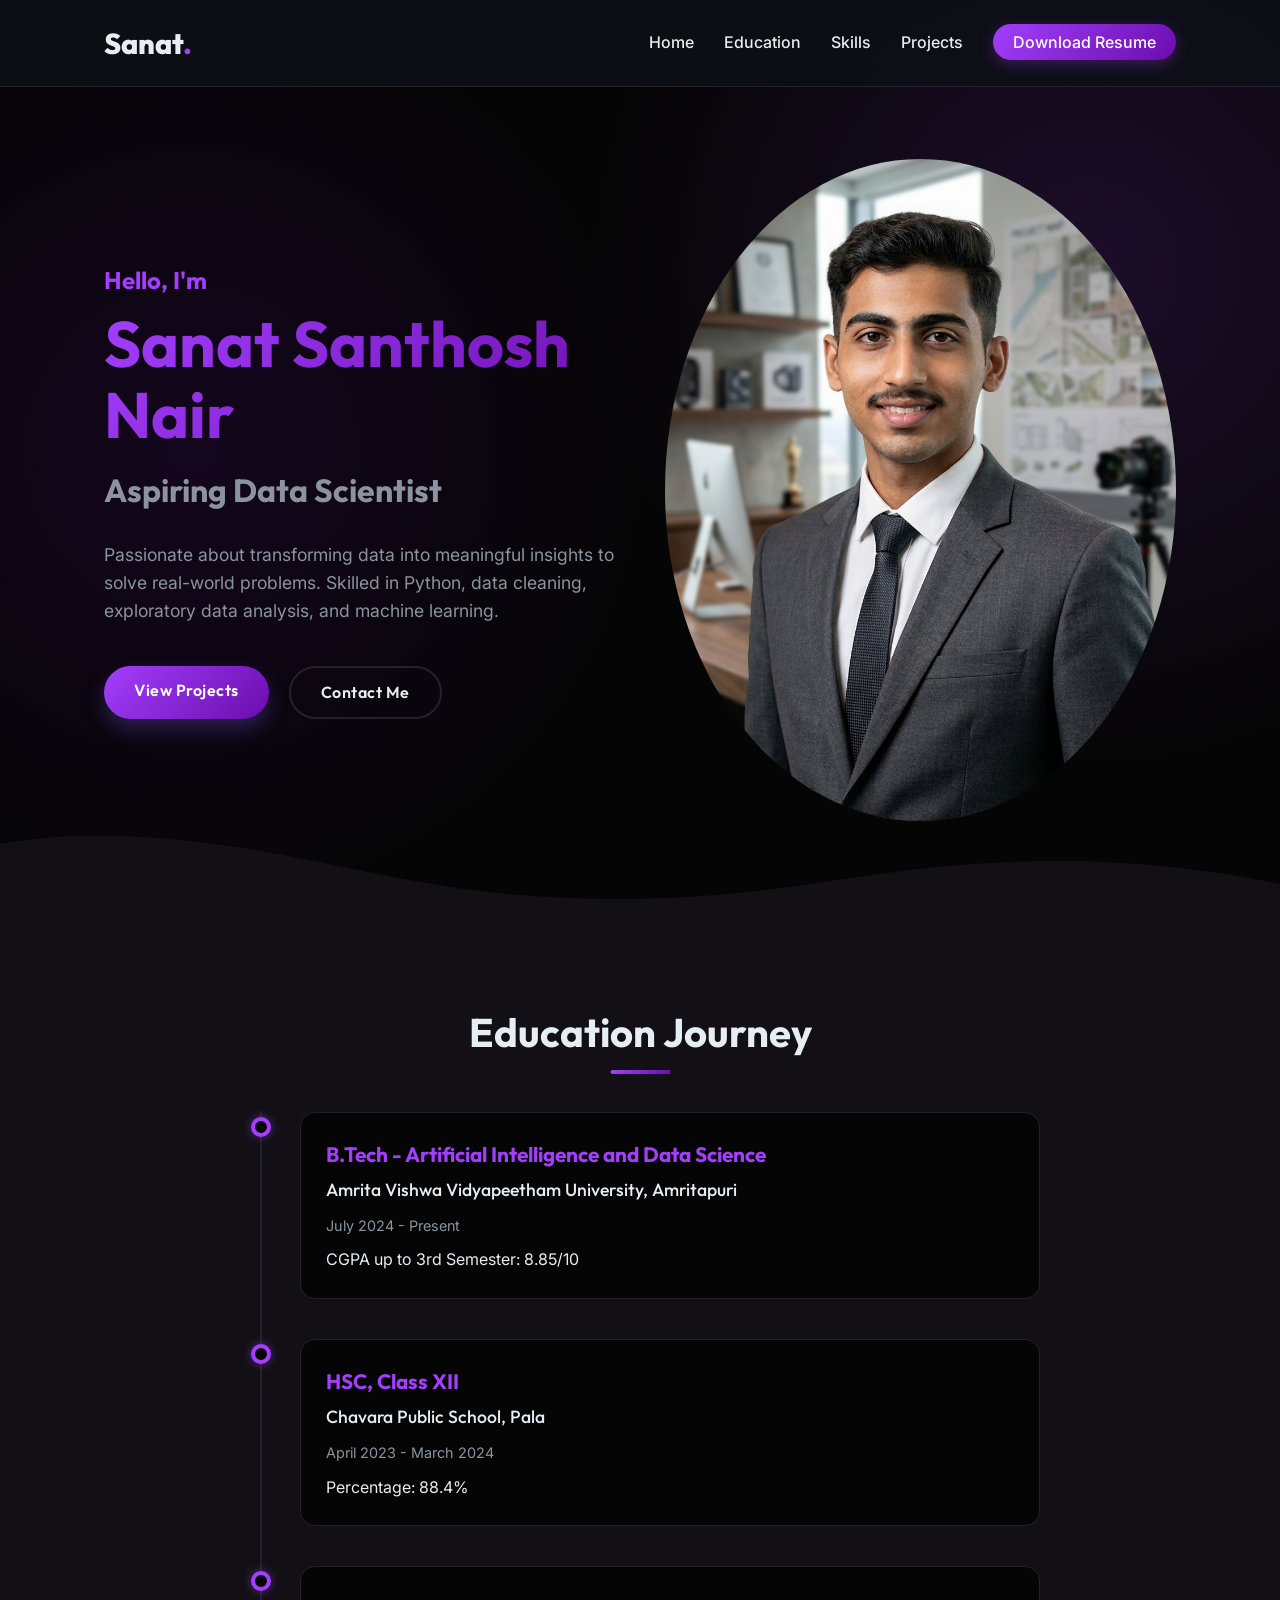
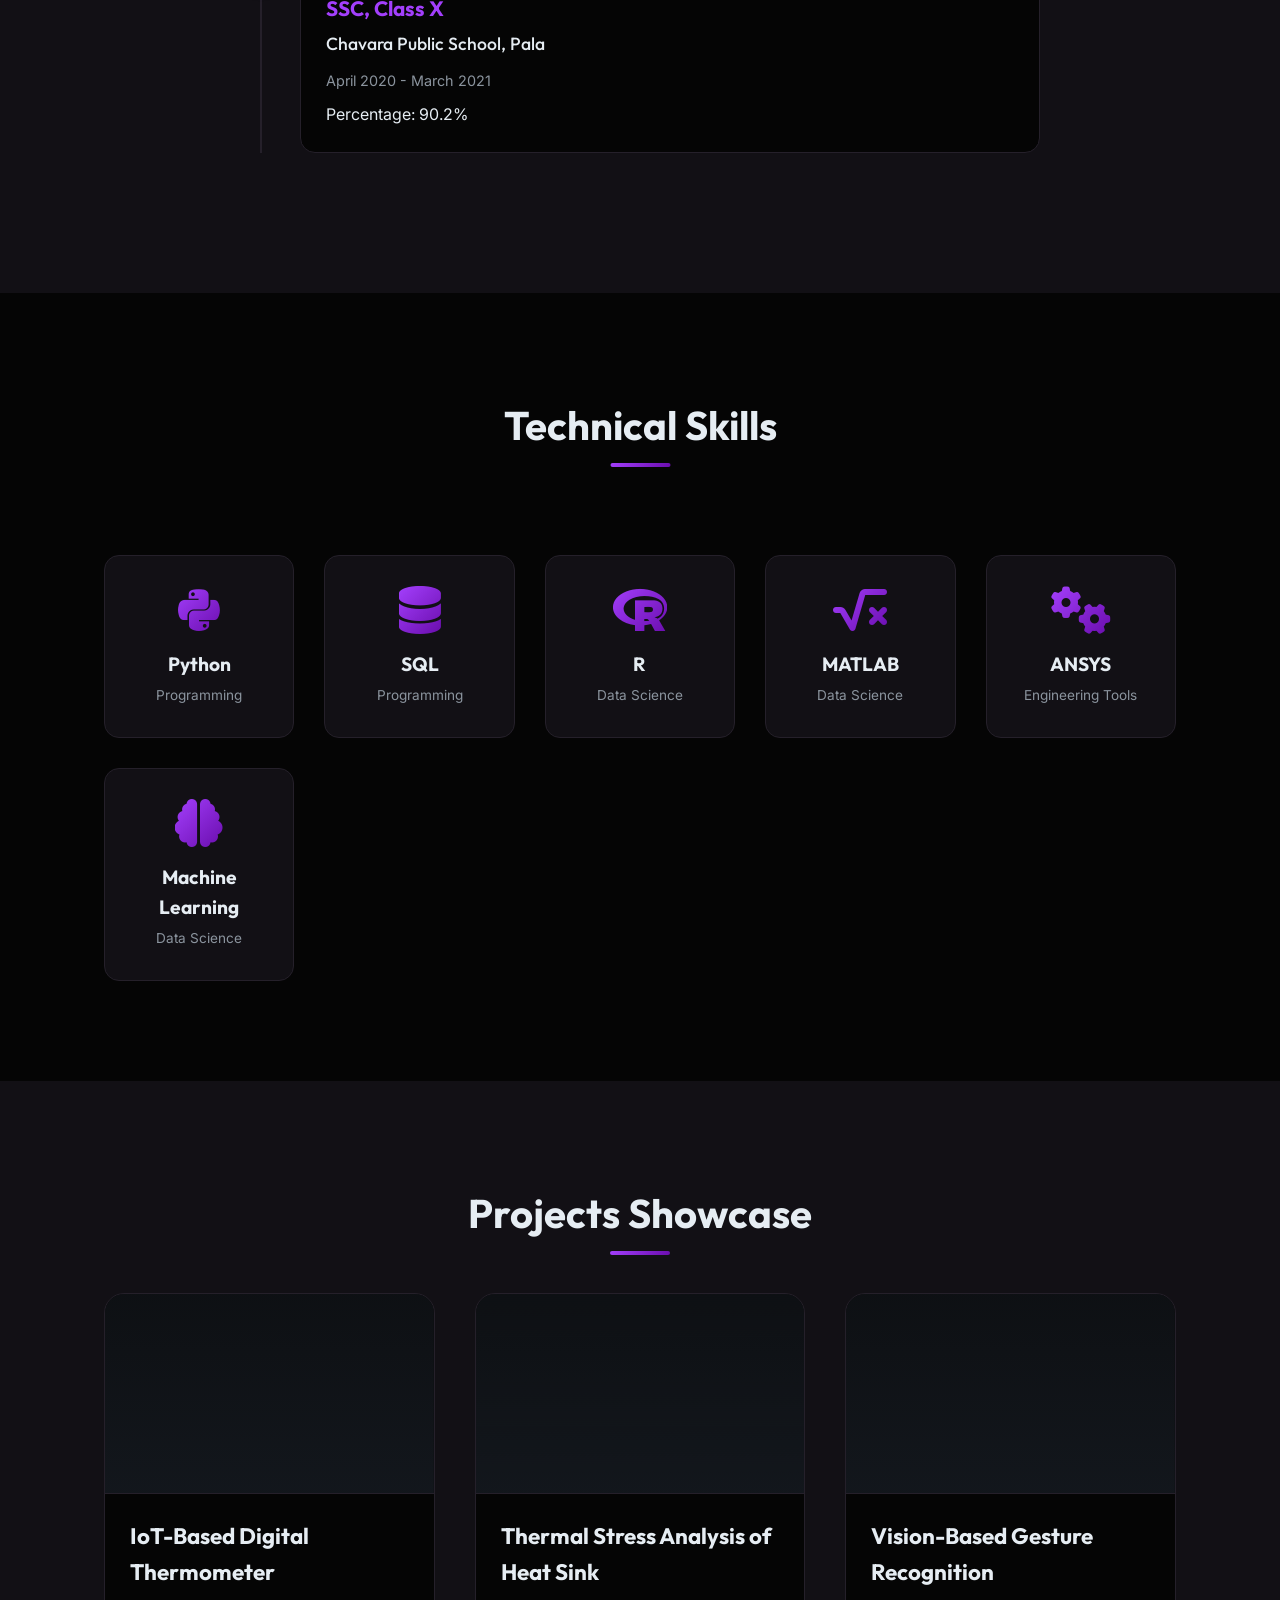
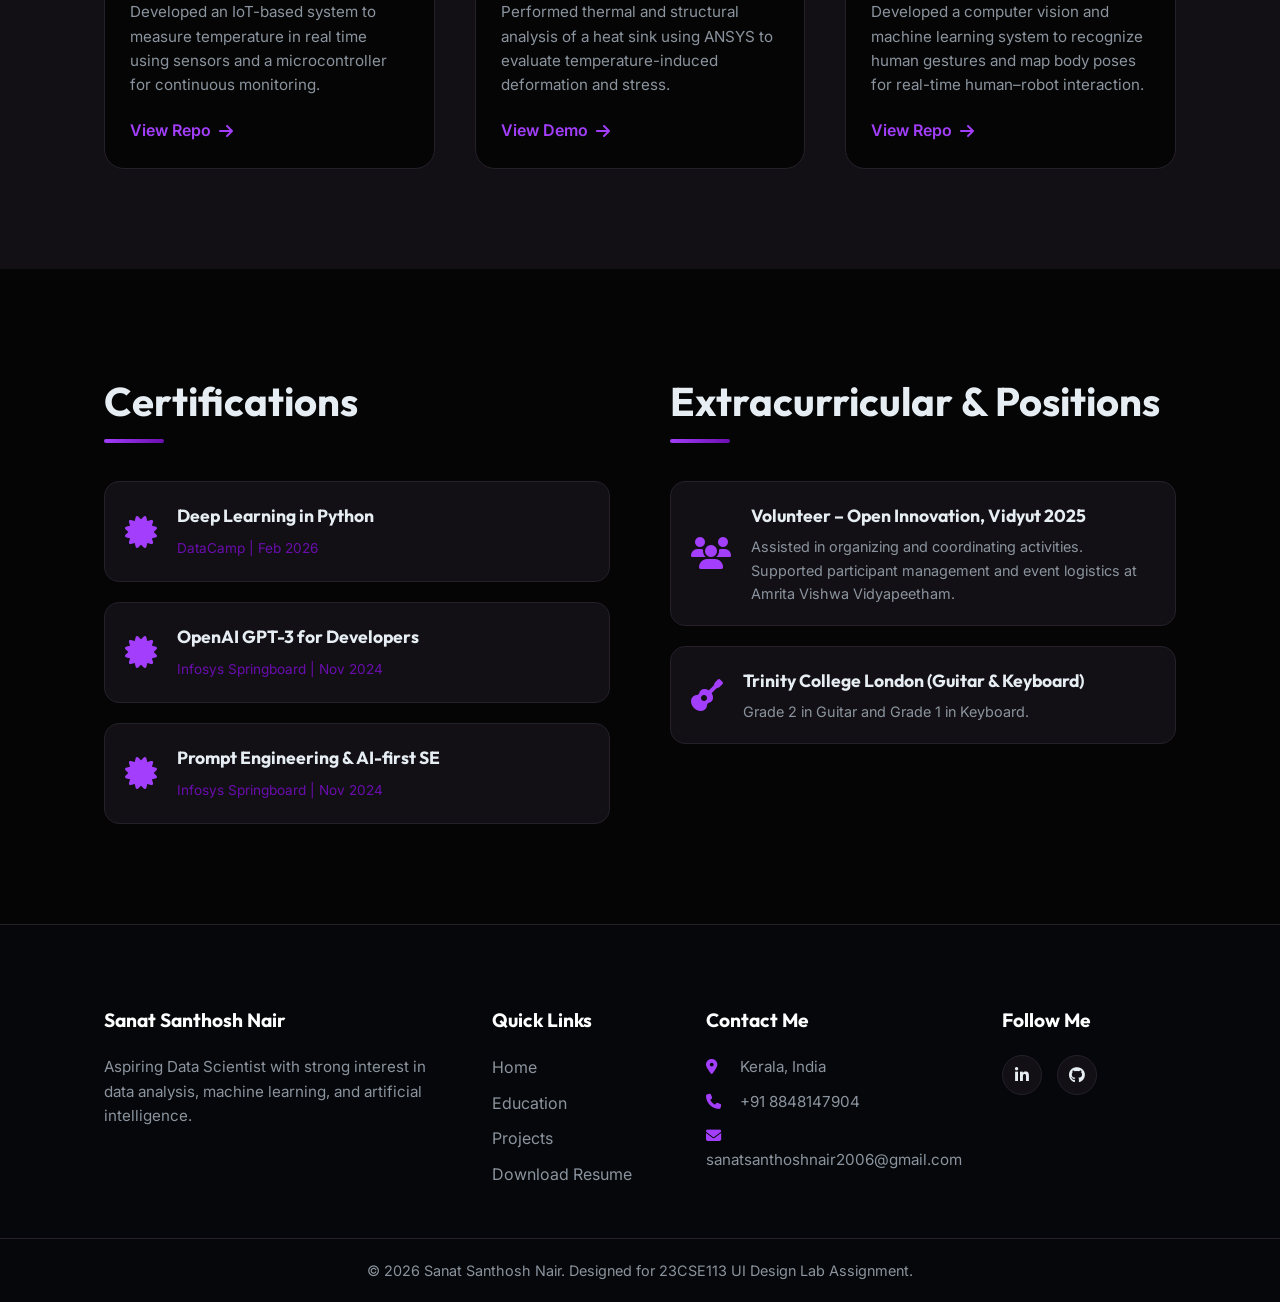
==== index.html @ 346edfa7 "Add files via upload" ====
<!DOCTYPE html>
<html lang="en">
<head>
    <meta charset="UTF-8">
    <meta name="viewport" content="width=device-width, initial-scale=1.0">
    <title>Sanat Santhosh Nair - Portfolio</title>
    <meta name="description" content="Portfolio of Sanat Santhosh Nair, Aspiring Data Scientist">
    <link rel="stylesheet" href="style.css">
    <link rel="stylesheet" href="https://cdnjs.cloudflare.com/ajax/libs/font-awesome/6.5.0/css/all.min.css" />
</head>
<body>
    <header>
        <nav>
            <div class="logo">
                <a href="#home">Sanat<span>.</span></a>
            </div>
            <ul class="nav-links">
                <li><a href="#home">Home</a></li>
                <li><a href="#education">Education</a></li>
                <li><a href="#skills">Skills</a></li>
                <li><a href="#projects">Projects</a></li>
                <li><a href="Resume/sanatresume.pdf" class="nav-btn" download>Download Resume</a></li>
            </ul>
            <div class="hamburger">
                <i class="fa-solid fa-bars"></i>
            </div>
        </nav>
    </header>

    <main>
        <section id="home" class="hero">
            <div class="container">
                <div class="hero-content">
                    <h3 class="greeting">Hello, I'm</h3>
                    <h1 class="name">Sanat Santhosh Nair</h1>
                    <h2 class="title">Aspiring Data Scientist</h2>
                    <p class="description">
                        Passionate about transforming data into meaningful insights to solve real-world problems. 
                        Skilled in Python, data cleaning, exploratory data analysis, and machine learning.
                    </p>
                    <div class="hero-buttons">
                        <a href="#projects" class="btn primary-btn">View Projects</a>
                        <a href="#contact" class="btn secondary-btn">Contact Me</a>
                    </div>
                </div>
                <div class="hero-image">
                    <div class="blob-wrapper">
                            <img src="images/sanat_image.png" alt="Sanat Santhosh Nair" class="profile-img">
                </div>
            </div>
            <div class="custom-shape-divider-bottom">
                <svg data-name="Layer 1" xmlns="http://www.w3.org/2000/svg" viewBox="0 0 1200 120" preserveAspectRatio="none">
                    <path d="M321.39,56.44c58-10.79,114.16-30.13,172-41.86,82.39-16.72,168.19-17.73,250.45-.39C823.78,31,906.67,72,985.66,92.83c70.05,18.48,146.53,26.09,214.34,3V0H0V27.35A600.21,600.21,0,0,0,321.39,56.44Z" class="shape-fill"></path>
                </svg>
            </div>
        </section>

        <section id="education" class="education section-padding">
            <div class="container">
                <h2 class="section-title">Education Journey</h2>
                <div class="timeline">
                    <div class="timeline-item">
                        <div class="timeline-dot"></div>
                        <div class="timeline-content">
                            <h3>B.Tech - Artificial Intelligence and Data Science</h3>
                            <h4>Amrita Vishwa Vidyapeetham University, Amritapuri</h4>
                            <p class="date">July 2024 - Present</p>
                            <p>CGPA up to 3rd Semester: 8.85/10</p>
                        </div>
                    </div>
                    <div class="timeline-item">
                        <div class="timeline-dot"></div>
                        <div class="timeline-content">
                            <h3>HSC, Class XII</h3>
                            <h4>Chavara Public School, Pala</h4>
                            <p class="date">April 2023 - March 2024</p>
                            <p>Percentage: 88.4%</p>
                        </div>
                    </div>
                    <div class="timeline-item">
                        <div class="timeline-dot"></div>
                        <div class="timeline-content">
                            <h3>SSC, Class X</h3>
                            <h4>Chavara Public School, Pala</h4>
                            <p class="date">April 2020 - March 2021</p>
                            <p>Percentage: 90.2%</p>
                        </div>
                    </div>
                </div>
            </div>
        </section>

        <section id="skills" class="skills section-padding">
            <div class="container">
                <h2 class="section-title">Technical Skills</h2>
                <div class="skills-grid">
                    <div class="skill-card">
                        <i class="fa-brands fa-python"></i>
                        <h3>Python</h3>
                        <p>Programming</p>
                    </div>
                    <div class="skill-card">
                        <i class="fa-solid fa-database"></i>
                        <h3>SQL</h3>
                        <p>Programming</p>
                    </div>
                    <div class="skill-card">
                        <i class="fa-brands fa-r-project"></i>
                        <h3>R</h3>
                        <p>Data Science</p>
                    </div>
                    <div class="skill-card">
                        <i class="fa-solid fa-square-root-variable"></i>
                        <h3>MATLAB</h3>
                        <p>Data Science</p>
                    </div>
                    <div class="skill-card">
                         <i class="fa-solid fa-gears"></i>
                        <h3>ANSYS</h3>
                        <p>Engineering Tools</p>
                    </div>
                    <div class="skill-card">
                         <i class="fa-solid fa-brain"></i>
                        <h3>Machine Learning</h3>
                        <p>Data Science</p>
                    </div>
                </div>
            </div>
        </section>

        <section id="projects" class="projects section-padding">
            <div class="container">
                <h2 class="section-title">Projects Showcase</h2>
                <div class="project-grid">
                    <div class="project-card">
                        <div class="project-img placeholder-img1"></div>
                        <div class="project-info">
                            <h3>IoT-Based Digital Thermometer</h3>
                            <p>Developed an IoT-based system to measure temperature in real time using sensors and a microcontroller for continuous monitoring.</p>
                            <a href="https://github.com" target="_blank" class="project-link">View Repo <i class="fa-solid fa-arrow-right"></i></a>
                        </div>
                    </div>
                    <div class="project-card">
                        <div class="project-img placeholder-img2"></div>
                        <div class="project-info">
                            <h3>Thermal Stress Analysis of Heat Sink</h3>
                            <p>Performed thermal and structural analysis of a heat sink using ANSYS to evaluate temperature-induced deformation and stress.</p>
                            <a href="https://github.com" target="_blank" class="project-link">View Demo <i class="fa-solid fa-arrow-right"></i></a>
                        </div>
                    </div>
                    <div class="project-card">
                        <div class="project-img placeholder-img3"></div>
                        <div class="project-info">
                            <h3>Vision-Based Gesture Recognition</h3>
                            <p>Developed a computer vision and machine learning system to recognize human gestures and map body poses for real-time human–robot interaction.</p>
                            <a href="https://github.com" target="_blank" class="project-link">View Repo <i class="fa-solid fa-arrow-right"></i></a>
                        </div>
                    </div>
                </div>
            </div>
        </section>

        <section id="certifications" class="certifications section-padding">
            <div class="container">
                 <div class="two-col-layout">
                     <div class="left-col">
                        <h2 class="section-title left-align">Certifications</h2>
                        <ul class="cert-list">
                            <li>
                                <div class="cert-icon"><i class="fa-solid fa-certificate"></i></div>
                                <div class="cert-details">
                                    <h4>Deep Learning in Python</h4>
                                    <span>DataCamp | Feb 2026</span>
                                </div>
                            </li>
                            <li>
                                <div class="cert-icon"><i class="fa-solid fa-certificate"></i></div>
                                <div class="cert-details">
                                    <h4>OpenAI GPT-3 for Developers</h4>
                                    <span>Infosys Springboard | Nov 2024</span>
                                </div>
                            </li>
                            <li>
                                <div class="cert-icon"><i class="fa-solid fa-certificate"></i></div>
                                <div class="cert-details">
                                    <h4>Prompt Engineering & AI-first SE</h4>
                                    <span>Infosys Springboard | Nov 2024</span>
                                </div>
                            </li>
                        </ul>
                     </div>
                     <div class="right-col">
                        <h2 class="section-title left-align">Extracurricular & Positions</h2>
                        <ul class="extra-list">
                            <li>
                                <div class="extra-icon"><i class="fa-solid fa-users"></i></div>
                                <div class="extra-details">
                                    <h4>Volunteer – Open Innovation, Vidyut 2025</h4>
                                    <p>Assisted in organizing and coordinating activities. Supported participant management and event logistics at Amrita Vishwa Vidyapeetham.</p>
                                </div>
                            </li>
                            <li>
                                <div class="extra-icon"><i class="fa-solid fa-guitar"></i></div>
                                <div class="extra-details">
                                    <h4>Trinity College London (Guitar & Keyboard)</h4>
                                    <p>Grade 2 in Guitar and Grade 1 in Keyboard.</p>
                                </div>
                            </li>
                        </ul>
                     </div>
                 </div>
            </div>
        </section>
    </main>

    <footer id="contact">
        <div class="container footer-container">
            <div class="footer-col">
                <h3>Sanat Santhosh Nair</h3>
                <p>Aspiring Data Scientist with strong interest in data analysis, machine learning, and artificial intelligence.</p>
            </div>
            <div class="footer-col quick-links">
                <h3>Quick Links</h3>
                <ul>
                    <li><a href="#home">Home</a></li>
                    <li><a href="#education">Education</a></li>
                    <li><a href="#projects">Projects</a></li>
                    <li><a href="Resume/sanatresume.pdf" download>Download Resume</a></li>
                </ul>
            </div>
            <div class="footer-col contact-info">
                <h3>Contact Me</h3>
                <p><i class="fa-solid fa-location-dot"></i> Kerala, India</p>
                <p><i class="fa-solid fa-phone"></i> +91 8848147904</p>
                <p><i class="fa-solid fa-envelope"></i> sanatsanthoshnair2006@gmail.com</p>
            </div>
            <div class="footer-col social">
                <h3>Follow Me</h3>
                <div class="social-links">
                    <a href="https://linkedin.com/in/sanat-santhosh-nair-2a5aaa320" target="_blank" aria-label="LinkedIn"><i class="fa-brands fa-linkedin-in"></i></a>
                    <a href="https://github.com/sanatsanthoshnair2006" target="_blank" aria-label="GitHub"><i class="fa-brands fa-github"></i></a>
                </div>
            </div>
        </div>
        <div class="footer-bottom">
            <p>&copy; 2026 Sanat Santhosh Nair. Designed for 23CSE113 UI Design Lab Assignment.</p>
        </div>
    </footer>
</body>
</html>
---- style.css ----
@import url('https://fonts.googleapis.com/css2?family=Outfit:wght@300;400;500;600;700;800&family=Inter:wght@300;400;500;600&display=swap');

:root {
    --bg-color: #050505;
    --surface-color: #121015;
    --surface-hover: #1a1520;
    --primary-color: #a33ffc;
    --secondary-color: #6a0dad;
    --text-primary: #e6edf3;
    --text-secondary: #8b949e;
    --border-color: #25202a;
    --gradient-1: linear-gradient(135deg, var(--primary-color) 0%, var(--secondary-color) 100%);
    --gradient-2: linear-gradient(45deg, #111, var(--secondary-color));
    
    --transition: all 0.3s cubic-bezier(0.25, 0.8, 0.25, 1);
    
    --font-heading: 'Outfit', sans-serif;
    --font-body: 'Inter', sans-serif;
}

* {
    margin: 0;
    padding: 0;
    box-sizing: border-box;
    scroll-behavior: smooth;
}

body {
    background-color: var(--bg-color);
    color: var(--text-primary);
    font-family: var(--font-body);
    line-height: 1.6;
    overflow-x: hidden;
}

h1, h2, h3, h4, h5, h6 {
    font-family: var(--font-heading);
    color: var(--text-primary);
}

a {
    text-decoration: none;
    color: inherit;
    transition: var(--transition);
}

ul {
    list-style: none;
}

.container {
    max-width: 1200px;
    margin: 0 auto;
    padding: 0 5%;
}

.section-padding {
    padding: 100px 0;
}

.section-title {
    text-align: center;
    font-size: 2.5rem;
    margin-bottom: 3rem;
    position: relative;
    display: inline-block;
    left: 50%;
    transform: translateX(-50%);
}

.section-title::after {
    content: '';
    position: absolute;
    bottom: -10px;
    left: 50%;
    transform: translateX(-50%);
    width: 60px;
    height: 4px;
    background: var(--gradient-1);
    border-radius: 2px;
}

.left-align {
    text-align: left;
    left: 0;
    transform: none;
}
.left-align::after {
    left: 0;
    transform: none;
}

/* Nav */
header {
    position: fixed;
    top: 0;
    width: 100%;
    z-index: 1000;
    background: rgba(13, 17, 23, 0.8);
    backdrop-filter: blur(10px);
    border-bottom: 1px solid var(--border-color);
}

nav {
    display: flex;
    justify-content: space-between;
    align-items: center;
    padding: 20px 5%;
    max-width: 1200px;
    margin: 0 auto;
}

.logo a {
    font-size: 1.8rem;
    font-weight: 800;
    font-family: var(--font-heading);
}

.logo span {
    color: var(--primary-color);
}

.nav-links {
    display: flex;
    gap: 30px;
    align-items: center;
}

.nav-links li a {
    font-weight: 500;
    position: relative;
}

.nav-links li a:not(.nav-btn)::after {
    content: '';
    position: absolute;
    bottom: -5px;
    left: 0;
    width: 0;
    height: 2px;
    background: var(--primary-color);
    transition: var(--transition);
}

.nav-links li a:hover:not(.nav-btn)::after {
    width: 100%;
}

.nav-links li a:hover {
    color: var(--primary-color);
}

.nav-btn {
    background: var(--gradient-1);
    padding: 8px 20px;
    border-radius: 30px;
    color: white !important;
    font-weight: 600;
    box-shadow: 0 4px 15px rgba(163, 63, 252, 0.3);
}

.nav-btn:hover {
    transform: translateY(-2px);
    box-shadow: 0 6px 20px rgba(0, 240, 255, 0.4);
}

.hamburger {
    display: none;
    font-size: 1.5rem;
    cursor: pointer;
}

/* Buttons */
.btn {
    display: inline-block;
    padding: 12px 30px;
    border-radius: 30px;
    font-weight: 600;
    font-family: var(--font-heading);
    letter-spacing: 0.5px;
    cursor: pointer;
    border: none;
    z-index: 1;
    position: relative;
    overflow: hidden;
}

.primary-btn {
    background: var(--gradient-1);
    color: #fff;
    box-shadow: 0 10px 20px rgba(113, 88, 226, 0.3);
}

.primary-btn:hover {
    box-shadow: 0 10px 25px rgba(163, 63, 252, 0.5);
    transform: translateY(-3px);
}

.secondary-btn {
    background: transparent;
    color: var(--text-primary);
    border: 2px solid var(--border-color);
}

.secondary-btn:hover {
    border-color: var(--primary-color);
    color: var(--primary-color);
    transform: translateY(-3px);
}

/* Hero Section */
.hero {
    min-height: 100vh;
    display: flex;
    align-items: center;
    position: relative;
    padding-top: 80px;
    background: radial-gradient(circle at 15% 50%, rgba(106, 13, 173, 0.15), transparent 40%),
                radial-gradient(circle at 85% 30%, rgba(163, 63, 252, 0.15), transparent 40%);
}

.hero .container {
    display: flex;
    align-items: center;
    justify-content: space-between;
    gap: 50px;
    z-index: 2;
}

.hero-content {
    flex: 1;
}

.greeting {
    font-size: 1.5rem;
    color: var(--primary-color);
    margin-bottom: 10px;
}

.name {
    font-size: 4rem;
    line-height: 1.1;
    margin-bottom: 15px;
    background: var(--gradient-1);
    -webkit-background-clip: text;
    -webkit-text-fill-color: transparent;
}

.title {
    font-size: 2rem;
    color: var(--text-secondary);
    margin-bottom: 25px;
}

.description {
    font-size: 1.1rem;
    color: var(--text-secondary);
    margin-bottom: 40px;
    max-width: 600px;
}

.hero-buttons {
    display: flex;
    gap: 20px;
}

.hero-image {
    flex: 1;
    display: flex;
    justify-content: center;
    position: relative;
}

.profile-placeholder {
    width: 350px;
    height: 350px;
    background: var(--surface-color);
    border-radius: 50%;
    display: flex;
    justify-content: center;
    align-items: center;
    font-size: 8rem;
    color: var(--border-color);
    border: 4px solid var(--border-color);
    box-shadow: 0 0 40px rgba(163, 63, 252, 0.1);
    animation: float 6s ease-in-out infinite;
    position: relative;
    overflow: hidden;
}

.profile-placeholder::before {
    content: '';
    position: absolute;
    inset: -10px;
    background: var(--gradient-1);
    z-index: -1;
    border-radius: 50%;
    filter: blur(20px);
    opacity: 0.5;
}

.profile-img {
    width: 100%;
    height: 100%;
    object-fit: cover;
    border-radius: 50%;
}

@keyframes float {
    0% { transform: translateY(0px); }
    50% { transform: translateY(-20px); }
    100% { transform: translateY(0px); }
}

.custom-shape-divider-bottom {
    position: absolute;
    bottom: 0;
    left: 0;
    width: 100%;
    overflow: hidden;
    line-height: 0;
    transform: rotate(180deg);
}

.custom-shape-divider-bottom svg {
    position: relative;
    display: block;
    width: calc(100% + 1.3px);
    height: 70px;
}

.custom-shape-divider-bottom .shape-fill {
    fill: var(--surface-color);
}

/* Education Timeline */
.education {
    background-color: var(--surface-color);
}

.timeline {
    position: relative;
    max-width: 800px;
    margin: 0 auto;
}

.timeline::before {
    content: '';
    position: absolute;
    top: 0;
    bottom: 0;
    left: 20px;
    width: 2px;
    background: var(--border-color);
}

.timeline-item {
    position: relative;
    margin-bottom: 40px;
    padding-left: 60px;
}

.timeline-dot {
    position: absolute;
    left: 11px;
    top: 5px;
    width: 20px;
    height: 20px;
    background: var(--bg-color);
    border: 4px solid var(--primary-color);
    border-radius: 50%;
    box-shadow: 0 0 10px rgba(163, 63, 252, 0.5);
}

.timeline-content {
    background: var(--bg-color);
    padding: 25px;
    border-radius: 15px;
    border: 1px solid var(--border-color);
    transition: var(--transition);
}

.timeline-item:hover .timeline-content {
    transform: translateX(10px);
    border-color: var(--primary-color);
    box-shadow: 0 10px 30px rgba(0,0,0,0.5);
}

.timeline-content h3 {
    font-size: 1.3rem;
    color: var(--primary-color);
    margin-bottom: 5px;
}

.timeline-content h4 {
    font-size: 1.1rem;
    color: var(--text-primary);
    font-weight: 500;
}

.timeline-content .date {
    color: var(--text-secondary);
    font-size: 0.9rem;
    margin: 10px 0;
}

/* Skills - CSS Grid */
.skills {
    background-color: var(--bg-color);
}

.skills-grid {
    display: grid;
    grid-template-columns: repeat(auto-fit, minmax(160px, 1fr));
    gap: 30px;
    margin-top: 50px;
}

.skill-card {
    background: var(--surface-color);
    padding: 30px 20px;
    border-radius: 15px;
    text-align: center;
    border: 1px solid var(--border-color);
    transition: var(--transition);
}

.skill-card:hover {
    transform: translateY(-10px);
    border-color: var(--secondary-color);
    box-shadow: 0 15px 30px rgba(113, 88, 226, 0.15);
}

.skill-card i {
    font-size: 3rem;
    background: var(--gradient-1);
    -webkit-background-clip: text;
    -webkit-text-fill-color: transparent;
    margin-bottom: 15px;
}

.skill-card h3 {
    font-size: 1.2rem;
    margin-bottom: 5px;
}

.skill-card p {
    font-size: 0.85rem;
    color: var(--text-secondary);
}

/* Projects - Cards */
.projects {
    background-color: var(--surface-color);
}

.project-grid {
    display: grid;
    grid-template-columns: repeat(auto-fit, minmax(320px, 1fr));
    gap: 40px;
}

.project-card {
    background: var(--bg-color);
    border-radius: 20px;
    overflow: hidden;
    border: 1px solid var(--border-color);
    transition: var(--transition);
}

.project-card:hover {
    transform: translateY(-10px);
    box-shadow: 0 20px 40px rgba(0,0,0,0.4);
    border-color: var(--primary-color);
}

.project-img {
    height: 200px;
    background-size: cover;
    background-position: center;
    position: relative;
    border-bottom: 1px solid var(--border-color);
}

.placeholder-img1 { background: linear-gradient(0deg, rgba(22, 27, 34, 0.8), rgba(22, 27, 34, 0.5)), url('https://images.unsplash.com/photo-1518770660439-4636190af475?ixlib=rb-4.0.3&auto=format&fit=crop&w=800&q=80'); background-size: cover; background-position: center;}
.placeholder-img2 { background: linear-gradient(0deg, rgba(22, 27, 34, 0.8), rgba(22, 27, 34, 0.5)), url('https://images.unsplash.com/photo-1581092334651-ddf26d9a09d0?ixlib=rb-4.0.3&auto=format&fit=crop&w=800&q=80'); background-size: cover; background-position: center;}
.placeholder-img3 { background: linear-gradient(0deg, rgba(22, 27, 34, 0.8), rgba(22, 27, 34, 0.5)), url('https://images.unsplash.com/photo-1555255707-c07966088b7b?ixlib=rb-4.0.3&auto=format&fit=crop&w=800&q=80'); background-size: cover; background-position: center;}

.project-info {
    padding: 25px;
}

.project-info h3 {
    font-size: 1.4rem;
    margin-bottom: 10px;
}

.project-info p {
    color: var(--text-secondary);
    font-size: 0.95rem;
    margin-bottom: 20px;
}

.project-link {
    display: inline-flex;
    align-items: center;
    gap: 8px;
    color: var(--primary-color);
    font-weight: 600;
}

.project-link:hover {
    gap: 12px;
}

/* Certifications & Extracurricular */
.certifications {
    background-color: var(--bg-color);
}

.two-col-layout {
    display: grid;
    grid-template-columns: 1fr 1fr;
    gap: 60px;
}

.cert-list, .extra-list {
    display: flex;
    flex-direction: column;
    gap: 20px;
}

.cert-list li, .extra-list li {
    display: flex;
    gap: 20px;
    background: var(--surface-color);
    padding: 20px;
    border-radius: 15px;
    border: 1px solid var(--border-color);
    transition: var(--transition);
}

.cert-list li:hover, .extra-list li:hover {
    border-color: var(--secondary-color);
    transform: translateX(5px);
}

.cert-icon, .extra-icon {
    font-size: 2rem;
    color: var(--primary-color);
    display: flex;
    align-items: center;
}

.cert-details h4, .extra-details h4 {
    font-size: 1.1rem;
    margin-bottom: 5px;
}

.cert-details span {
    font-size: 0.85rem;
    color: var(--secondary-color);
}

.extra-details p {
    font-size: 0.9rem;
    color: var(--text-secondary);
}

/* Footer */
footer {
    background-color: #05070a;
    padding-top: 80px;
    border-top: 1px solid var(--border-color);
}

.footer-container {
    display: grid;
    grid-template-columns: 2fr 1fr 1fr 1fr;
    gap: 40px;
    margin-bottom: 50px;
}

.footer-col h3 {
    font-size: 1.2rem;
    margin-bottom: 20px;
    color: #fff;
}

.footer-col p {
    color: var(--text-secondary);
    font-size: 0.95rem;
    margin-bottom: 10px;
}

.footer-col p i {
    color: var(--primary-color);
    margin-right: 10px;
    width: 20px;
}

.quick-links ul {
    display: flex;
    flex-direction: column;
    gap: 10px;
}

.quick-links a {
    color: var(--text-secondary);
}

.quick-links a:hover {
    color: var(--primary-color);
    padding-left: 5px;
}

.social-links {
    display: flex;
    gap: 15px;
}

.social-links a {
    display: flex;
    justify-content: center;
    align-items: center;
    width: 40px;
    height: 40px;
    background: var(--surface-color);
    border-radius: 50%;
    color: var(--text-primary);
    border: 1px solid var(--border-color);
}

.social-links a:hover {
    background: var(--gradient-1);
    border-color: transparent;
    transform: translateY(-3px);
}

.footer-bottom {
    text-align: center;
    padding: 20px 0;
    border-top: 1px solid var(--border-color);
    color: var(--text-secondary);
    font-size: 0.9rem;
}

/* Resume Page Specific */
.resume-page {
    background-color: var(--surface-color);
}

.resume-main {
    padding-top: 120px;
    min-height: calc(100vh - 80px);
}

.resume-header {
    text-align: center;
    margin-bottom: 60px;
}

.resume-header h1 {
    font-size: 3rem;
    margin-bottom: 10px;
    color: var(--primary-color);
}

.resume-header p {
    font-size: 1.5rem;
    color: var(--text-secondary);
    margin-bottom: 30px;
}

.resume-content {
    max-width: 800px;
    margin: 0 auto 50px;
    background: var(--bg-color);
    padding: 50px;
    border-radius: 20px;
    border: 1px solid var(--border-color);
    box-shadow: 0 10px 40px rgba(0,0,0,0.3);
}

.resume-section {
    margin-bottom: 40px;
}

.resume-section:last-child {
    margin-bottom: 0;
}

.resume-section h2 {
    font-size: 1.8rem;
    margin-bottom: 20px;
    padding-bottom: 10px;
    border-bottom: 1px solid var(--border-color);
    color: var(--text-primary);
}

.resume-section p {
    color: var(--text-secondary);
    font-size: 1.05rem;
}

.resume-section ul {
    display: flex;
    flex-direction: column;
    gap: 15px;
}

.resume-section li {
    color: var(--text-secondary);
    display: flex;
    align-items: center;
    gap: 15px;
    font-size: 1.05rem;
}

.resume-section li i {
    color: var(--primary-color);
    font-size: 1.2rem;
    width: 25px;
    text-align: center;
}

.resume-footer {
    padding-top: 0;
    margin-top: auto;
}

/* Responsive Media Queries */
@media (max-width: 992px) {
    .container {
        padding: 0 8%;
    }
    
    .hero .container {
        flex-direction: column-reverse;
        text-align: center;
    }
    
    .hero-content {
        margin-bottom: 50px;
    }
    
    .description {
        margin: 0 auto 40px;
    }
    
    .hero-buttons {
        justify-content: center;
    }
    
    .two-col-layout {
        grid-template-columns: 1fr;
    }
    
    .footer-container {
        grid-template-columns: 1fr 1fr;
    }
    
    .name {
        font-size: 3.5rem;
    }
}

@media (max-width: 768px) {
    .nav-links {
        display: none; 
    }
    
    .hamburger {
        display: block;
    }
    
    .section-title {
        font-size: 2rem;
    }
    
    .timeline::before {
        left: 31px;
    }
    
    .timeline-dot {
        left: 22px;
    }
    
    .resume-content {
        padding: 30px 20px;
    }
}

@media (max-width: 576px) {
    .profile-placeholder {
        width: 250px;
        height: 250px;
        font-size: 6rem;
    }
    
    .name {
        font-size: 2.5rem;
    }
    
    .title {
        font-size: 1.5rem;
    }
    
    .footer-container {
        grid-template-columns: 1fr;
        text-align: center;
    }
    
    .social-links {
        justify-content: center;
    }
}
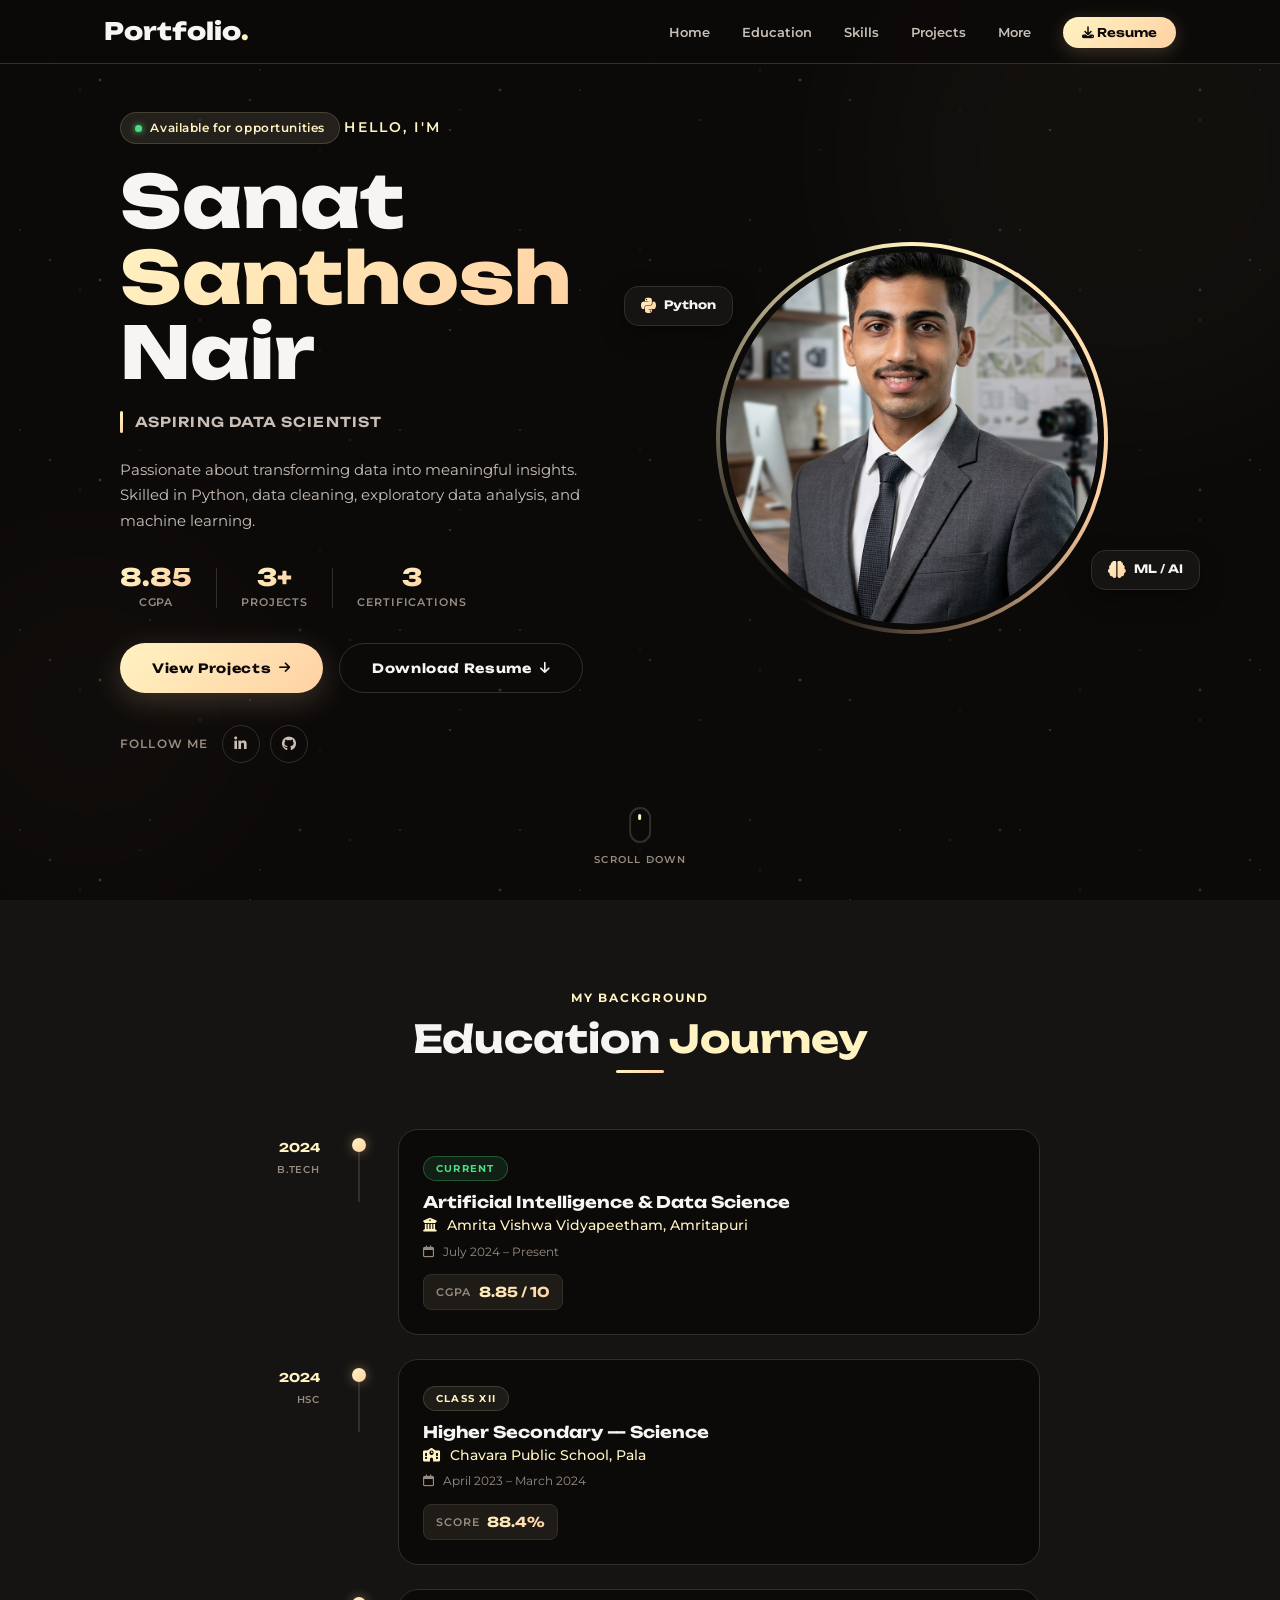
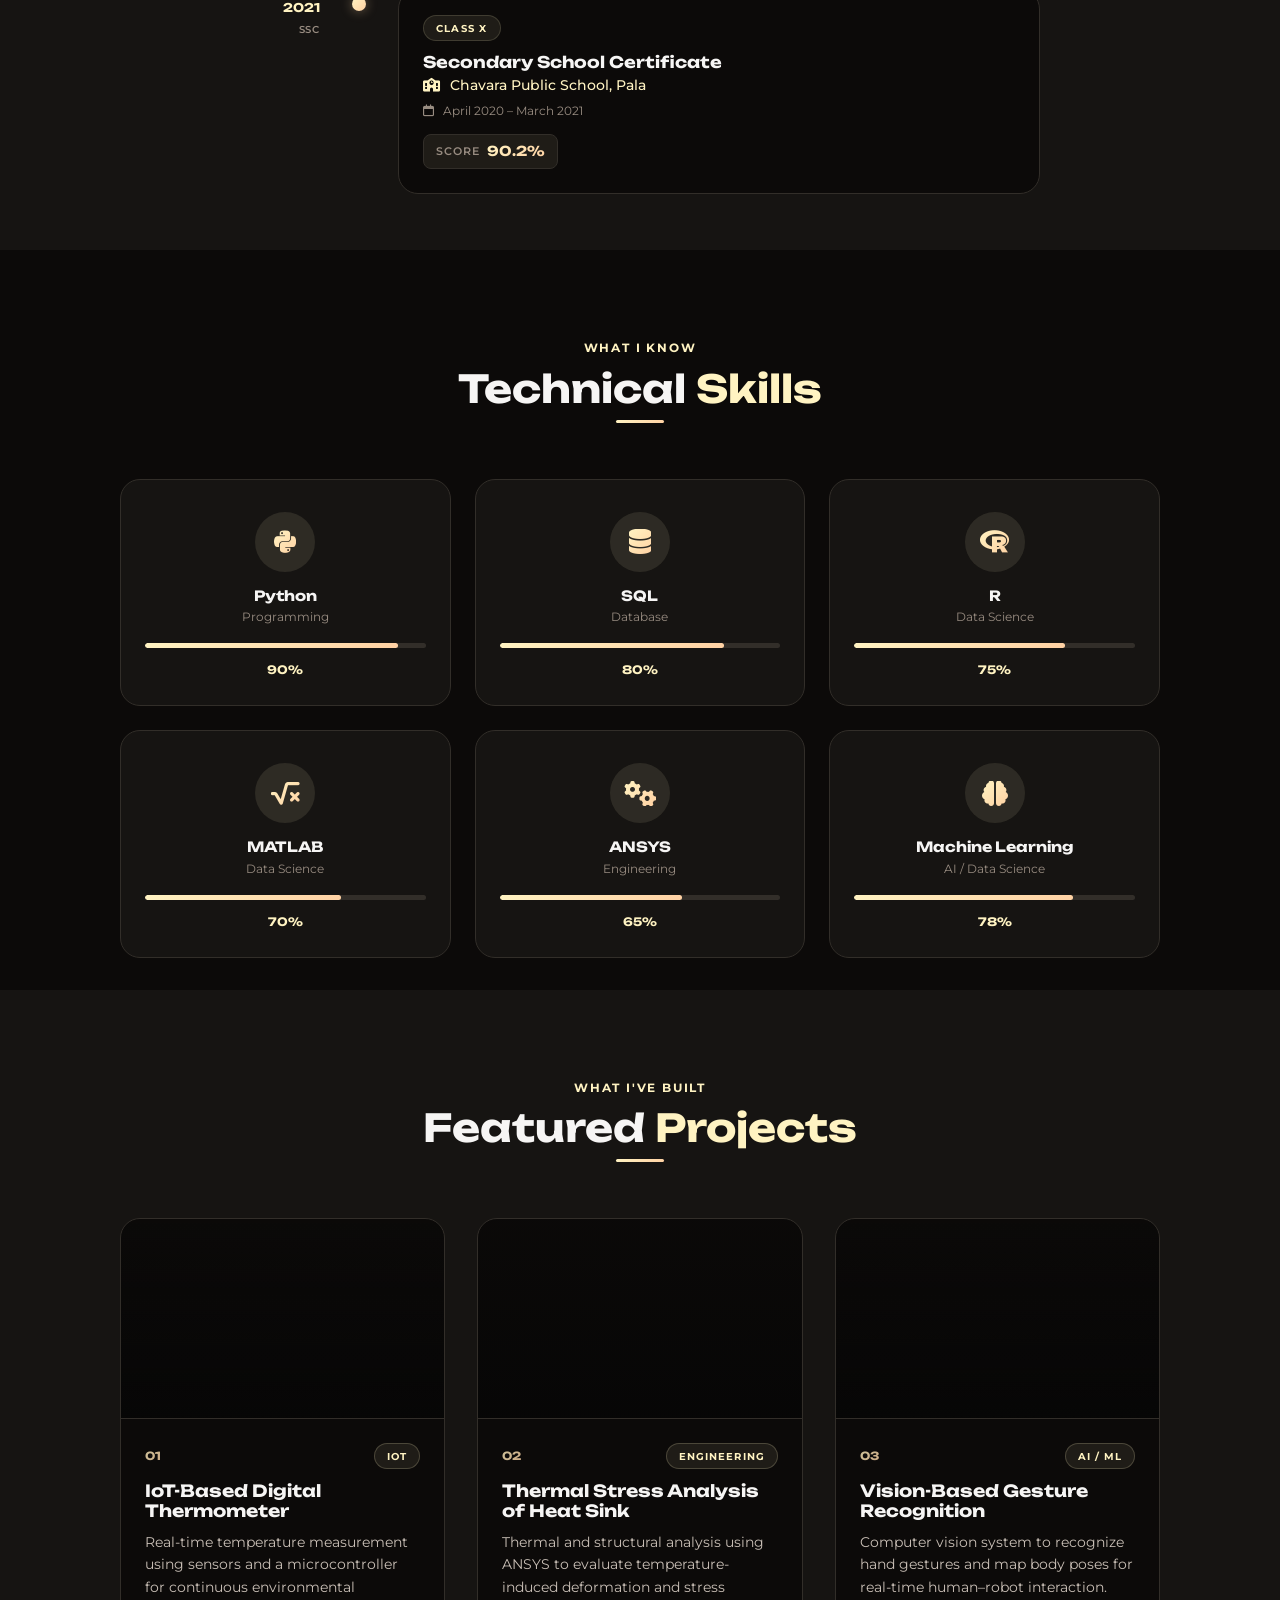
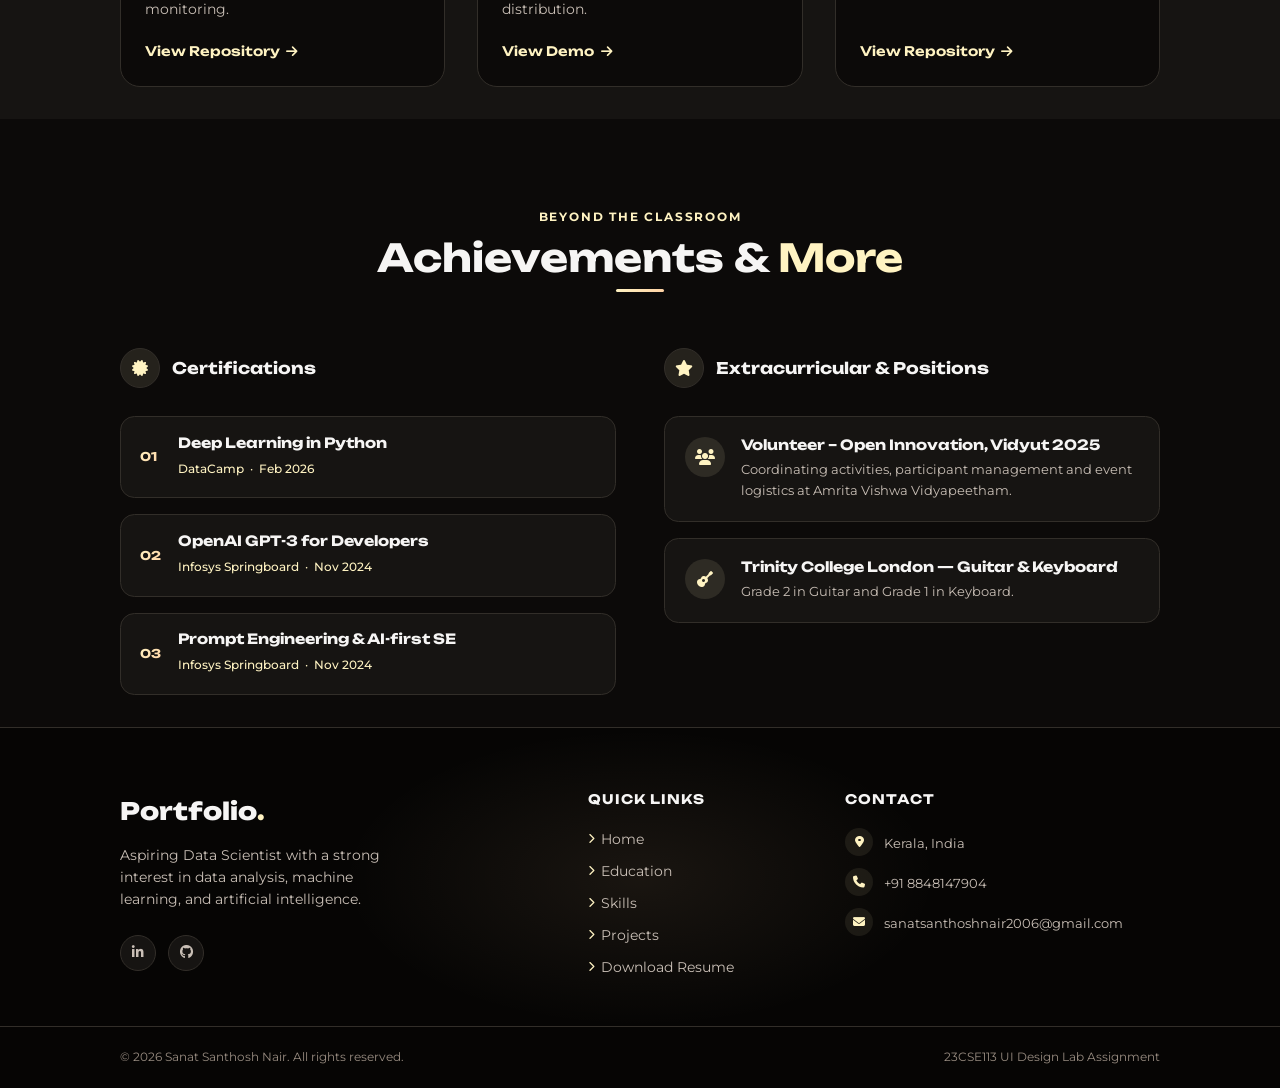
==== commit 799bc71c: "Add files via upload" ====
--- a/index.html
+++ b/index.html
@@ -1,250 +1,531 @@
-<!DOCTYPE html>
-<html lang="en">
-<head>
-    <meta charset="UTF-8">
-    <meta name="viewport" content="width=device-width, initial-scale=1.0">
-    <title>Sanat Santhosh Nair - Portfolio</title>
-    <meta name="description" content="Portfolio of Sanat Santhosh Nair, Aspiring Data Scientist">
-    <link rel="stylesheet" href="style.css">
-    <link rel="stylesheet" href="https://cdnjs.cloudflare.com/ajax/libs/font-awesome/6.5.0/css/all.min.css" />
-</head>
-<body>
-    <header>
-        <nav>
-            <div class="logo">
-                <a href="#home">Sanat<span>.</span></a>
-            </div>
-            <ul class="nav-links">
-                <li><a href="#home">Home</a></li>
-                <li><a href="#education">Education</a></li>
-                <li><a href="#skills">Skills</a></li>
-                <li><a href="#projects">Projects</a></li>
-                <li><a href="Resume/sanatresume.pdf" class="nav-btn" download>Download Resume</a></li>
-            </ul>
-            <div class="hamburger">
-                <i class="fa-solid fa-bars"></i>
-            </div>
-        </nav>
-    </header>
-
-    <main>
-        <section id="home" class="hero">
-            <div class="container">
-                <div class="hero-content">
-                    <h3 class="greeting">Hello, I'm</h3>
-                    <h1 class="name">Sanat Santhosh Nair</h1>
-                    <h2 class="title">Aspiring Data Scientist</h2>
-                    <p class="description">
-                        Passionate about transforming data into meaningful insights to solve real-world problems. 
-                        Skilled in Python, data cleaning, exploratory data analysis, and machine learning.
-                    </p>
-                    <div class="hero-buttons">
-                        <a href="#projects" class="btn primary-btn">View Projects</a>
-                        <a href="#contact" class="btn secondary-btn">Contact Me</a>
-                    </div>
-                </div>
-                <div class="hero-image">
-                    <div class="blob-wrapper">
-                            <img src="images/sanat_image.png" alt="Sanat Santhosh Nair" class="profile-img">
-                </div>
-            </div>
-            <div class="custom-shape-divider-bottom">
-                <svg data-name="Layer 1" xmlns="http://www.w3.org/2000/svg" viewBox="0 0 1200 120" preserveAspectRatio="none">
-                    <path d="M321.39,56.44c58-10.79,114.16-30.13,172-41.86,82.39-16.72,168.19-17.73,250.45-.39C823.78,31,906.67,72,985.66,92.83c70.05,18.48,146.53,26.09,214.34,3V0H0V27.35A600.21,600.21,0,0,0,321.39,56.44Z" class="shape-fill"></path>
-                </svg>
-            </div>
-        </section>
-
-        <section id="education" class="education section-padding">
-            <div class="container">
-                <h2 class="section-title">Education Journey</h2>
-                <div class="timeline">
-                    <div class="timeline-item">
-                        <div class="timeline-dot"></div>
-                        <div class="timeline-content">
-                            <h3>B.Tech - Artificial Intelligence and Data Science</h3>
-                            <h4>Amrita Vishwa Vidyapeetham University, Amritapuri</h4>
-                            <p class="date">July 2024 - Present</p>
-                            <p>CGPA up to 3rd Semester: 8.85/10</p>
-                        </div>
-                    </div>
-                    <div class="timeline-item">
-                        <div class="timeline-dot"></div>
-                        <div class="timeline-content">
-                            <h3>HSC, Class XII</h3>
-                            <h4>Chavara Public School, Pala</h4>
-                            <p class="date">April 2023 - March 2024</p>
-                            <p>Percentage: 88.4%</p>
-                        </div>
-                    </div>
-                    <div class="timeline-item">
-                        <div class="timeline-dot"></div>
-                        <div class="timeline-content">
-                            <h3>SSC, Class X</h3>
-                            <h4>Chavara Public School, Pala</h4>
-                            <p class="date">April 2020 - March 2021</p>
-                            <p>Percentage: 90.2%</p>
-                        </div>
-                    </div>
-                </div>
-            </div>
-        </section>
-
-        <section id="skills" class="skills section-padding">
-            <div class="container">
-                <h2 class="section-title">Technical Skills</h2>
-                <div class="skills-grid">
-                    <div class="skill-card">
-                        <i class="fa-brands fa-python"></i>
-                        <h3>Python</h3>
-                        <p>Programming</p>
-                    </div>
-                    <div class="skill-card">
-                        <i class="fa-solid fa-database"></i>
-                        <h3>SQL</h3>
-                        <p>Programming</p>
-                    </div>
-                    <div class="skill-card">
-                        <i class="fa-brands fa-r-project"></i>
-                        <h3>R</h3>
-                        <p>Data Science</p>
-                    </div>
-                    <div class="skill-card">
-                        <i class="fa-solid fa-square-root-variable"></i>
-                        <h3>MATLAB</h3>
-                        <p>Data Science</p>
-                    </div>
-                    <div class="skill-card">
-                         <i class="fa-solid fa-gears"></i>
-                        <h3>ANSYS</h3>
-                        <p>Engineering Tools</p>
-                    </div>
-                    <div class="skill-card">
-                         <i class="fa-solid fa-brain"></i>
-                        <h3>Machine Learning</h3>
-                        <p>Data Science</p>
-                    </div>
-                </div>
-            </div>
-        </section>
-
-        <section id="projects" class="projects section-padding">
-            <div class="container">
-                <h2 class="section-title">Projects Showcase</h2>
-                <div class="project-grid">
-                    <div class="project-card">
-                        <div class="project-img placeholder-img1"></div>
-                        <div class="project-info">
-                            <h3>IoT-Based Digital Thermometer</h3>
-                            <p>Developed an IoT-based system to measure temperature in real time using sensors and a microcontroller for continuous monitoring.</p>
-                            <a href="https://github.com" target="_blank" class="project-link">View Repo <i class="fa-solid fa-arrow-right"></i></a>
-                        </div>
-                    </div>
-                    <div class="project-card">
-                        <div class="project-img placeholder-img2"></div>
-                        <div class="project-info">
-                            <h3>Thermal Stress Analysis of Heat Sink</h3>
-                            <p>Performed thermal and structural analysis of a heat sink using ANSYS to evaluate temperature-induced deformation and stress.</p>
-                            <a href="https://github.com" target="_blank" class="project-link">View Demo <i class="fa-solid fa-arrow-right"></i></a>
-                        </div>
-                    </div>
-                    <div class="project-card">
-                        <div class="project-img placeholder-img3"></div>
-                        <div class="project-info">
-                            <h3>Vision-Based Gesture Recognition</h3>
-                            <p>Developed a computer vision and machine learning system to recognize human gestures and map body poses for real-time human–robot interaction.</p>
-                            <a href="https://github.com" target="_blank" class="project-link">View Repo <i class="fa-solid fa-arrow-right"></i></a>
-                        </div>
-                    </div>
-                </div>
-            </div>
-        </section>
-
-        <section id="certifications" class="certifications section-padding">
-            <div class="container">
-                 <div class="two-col-layout">
-                     <div class="left-col">
-                        <h2 class="section-title left-align">Certifications</h2>
-                        <ul class="cert-list">
-                            <li>
-                                <div class="cert-icon"><i class="fa-solid fa-certificate"></i></div>
-                                <div class="cert-details">
-                                    <h4>Deep Learning in Python</h4>
-                                    <span>DataCamp | Feb 2026</span>
-                                </div>
-                            </li>
-                            <li>
-                                <div class="cert-icon"><i class="fa-solid fa-certificate"></i></div>
-                                <div class="cert-details">
-                                    <h4>OpenAI GPT-3 for Developers</h4>
-                                    <span>Infosys Springboard | Nov 2024</span>
-                                </div>
-                            </li>
-                            <li>
-                                <div class="cert-icon"><i class="fa-solid fa-certificate"></i></div>
-                                <div class="cert-details">
-                                    <h4>Prompt Engineering & AI-first SE</h4>
-                                    <span>Infosys Springboard | Nov 2024</span>
-                                </div>
-                            </li>
-                        </ul>
-                     </div>
-                     <div class="right-col">
-                        <h2 class="section-title left-align">Extracurricular & Positions</h2>
-                        <ul class="extra-list">
-                            <li>
-                                <div class="extra-icon"><i class="fa-solid fa-users"></i></div>
-                                <div class="extra-details">
-                                    <h4>Volunteer – Open Innovation, Vidyut 2025</h4>
-                                    <p>Assisted in organizing and coordinating activities. Supported participant management and event logistics at Amrita Vishwa Vidyapeetham.</p>
-                                </div>
-                            </li>
-                            <li>
-                                <div class="extra-icon"><i class="fa-solid fa-guitar"></i></div>
-                                <div class="extra-details">
-                                    <h4>Trinity College London (Guitar & Keyboard)</h4>
-                                    <p>Grade 2 in Guitar and Grade 1 in Keyboard.</p>
-                                </div>
-                            </li>
-                        </ul>
-                     </div>
-                 </div>
-            </div>
-        </section>
-    </main>
-
-    <footer id="contact">
-        <div class="container footer-container">
-            <div class="footer-col">
-                <h3>Sanat Santhosh Nair</h3>
-                <p>Aspiring Data Scientist with strong interest in data analysis, machine learning, and artificial intelligence.</p>
-            </div>
-            <div class="footer-col quick-links">
-                <h3>Quick Links</h3>
-                <ul>
-                    <li><a href="#home">Home</a></li>
-                    <li><a href="#education">Education</a></li>
-                    <li><a href="#projects">Projects</a></li>
-                    <li><a href="Resume/sanatresume.pdf" download>Download Resume</a></li>
-                </ul>
-            </div>
-            <div class="footer-col contact-info">
-                <h3>Contact Me</h3>
-                <p><i class="fa-solid fa-location-dot"></i> Kerala, India</p>
-                <p><i class="fa-solid fa-phone"></i> +91 8848147904</p>
-                <p><i class="fa-solid fa-envelope"></i> sanatsanthoshnair2006@gmail.com</p>
-            </div>
-            <div class="footer-col social">
-                <h3>Follow Me</h3>
-                <div class="social-links">
-                    <a href="https://linkedin.com/in/sanat-santhosh-nair-2a5aaa320" target="_blank" aria-label="LinkedIn"><i class="fa-brands fa-linkedin-in"></i></a>
-                    <a href="https://github.com/sanatsanthoshnair2006" target="_blank" aria-label="GitHub"><i class="fa-brands fa-github"></i></a>
-                </div>
-            </div>
-        </div>
-        <div class="footer-bottom">
-            <p>&copy; 2026 Sanat Santhosh Nair. Designed for 23CSE113 UI Design Lab Assignment.</p>
-        </div>
-    </footer>
-</body>
-</html>
+<!DOCTYPE html>
+<html lang="en">
+<head>
+    <meta charset="UTF-8">
+    <meta name="viewport" content="width=device-width, initial-scale=1.0">
+    <title>Sanat Santhosh Nair — Portfolio</title>
+    <meta name="description" content="Portfolio of Sanat Santhosh Nair, Aspiring Data Scientist and AI enthusiast studying at Amrita Vishwa Vidyapeetham.">
+    <link rel="preconnect" href="https://fonts.googleapis.com">
+    <link rel="preconnect" href="https://fonts.gstatic.com" crossorigin>
+    <link href="https://fonts.googleapis.com/css2?family=Montserrat:wght@400;500;600&family=Unbounded:wght@400;600;700;800&display=swap" rel="stylesheet">
+    <link rel="stylesheet" href="https://cdnjs.cloudflare.com/ajax/libs/font-awesome/6.5.0/css/all.min.css" />
+    <link rel="stylesheet" href="style.css">
+</head>
+<body>
+
+    <!-- Star field background -->
+    <div class="stars" aria-hidden="true">
+        <div class="star-layer star-layer--s"></div>
+        <div class="star-layer star-layer--m"></div>
+        <div class="star-layer star-layer--l"></div>
+    </div>
+
+    <!-- ==================== HEADER ==================== -->
+    <header class="header" id="header">
+        <nav class="nav">
+            <a href="#home" class="nav__logo">Portfolio<span>.</span></a>
+
+            <ul class="nav__list" id="nav-list">
+                <li><a href="#home" class="nav__link">Home</a></li>
+                <li><a href="#education" class="nav__link">Education</a></li>
+                <li><a href="#skills" class="nav__link">Skills</a></li>
+                <li><a href="#projects" class="nav__link">Projects</a></li>
+                <li><a href="#certifications" class="nav__link">More</a></li>
+                <li>
+                    <a href="Resume/sanatresume.pdf" download class="nav__link nav__btn">
+                        <i class="fa-solid fa-download"></i> Resume
+                    </a>
+                </li>
+            </ul>
+
+            <button class="nav__burger" id="nav-burger" aria-label="Toggle menu" aria-expanded="false">
+                <span></span>
+                <span></span>
+                <span></span>
+            </button>
+        </nav>
+    </header>
+
+    <main class="main">
+
+        <!-- ==================== HOME ==================== -->
+        <section class="home section" id="home">
+            <div class="home__blob home__blob--1" aria-hidden="true"></div>
+            <div class="home__blob home__blob--2" aria-hidden="true"></div>
+
+            <div class="home__container container grid">
+                <!-- Left content -->
+                <div class="home__content">
+                    <div class="home__availability">
+                        <span class="home__avail-dot"></span>
+                        <span>Available for opportunities</span>
+                    </div>
+
+                    <span class="home__greeting">Hello, I'm</span>
+                    <h1 class="home__name">
+                        Sanat<br>
+                        <span class="home__name--accent">Santhosh</span> Nair
+                    </h1>
+
+                    <div class="home__subtitle">
+                        <span class="home__subtitle-bar"></span>
+                        <span class="home__subtitle-text">Aspiring Data Scientist</span>
+                    </div>
+
+                    <p class="home__description">
+                        Passionate about transforming data into meaningful insights. Skilled in Python, data cleaning, exploratory data analysis, and machine learning.
+                    </p>
+
+                    <!-- Stats row -->
+                    <div class="home__stats">
+                        <div class="home__stat">
+                            <span class="home__stat-val">8.85</span>
+                            <span class="home__stat-lab">CGPA</span>
+                        </div>
+                        <div class="home__stat-divider"></div>
+                        <div class="home__stat">
+                            <span class="home__stat-val">3+</span>
+                            <span class="home__stat-lab">Projects</span>
+                        </div>
+                        <div class="home__stat-divider"></div>
+                        <div class="home__stat">
+                            <span class="home__stat-val">3</span>
+                            <span class="home__stat-lab">Certifications</span>
+                        </div>
+                    </div>
+
+                    <div class="home__actions">
+                        <a href="#projects" class="btn btn--primary">
+                            <span>View Projects</span>
+                            <i class="fa-solid fa-arrow-right"></i>
+                        </a>
+                        <a href="Resume/sanatresume.pdf" download class="btn btn--ghost">
+                            <span>Download Resume</span>
+                            <i class="fa-solid fa-arrow-down"></i>
+                        </a>
+                    </div>
+
+                    <div class="home__social">
+                        <span class="home__social-label">Follow me</span>
+                        <div class="home__social-links">
+                            <a href="https://linkedin.com/in/sanat-santhosh-nair-2a5aaa320" target="_blank" aria-label="LinkedIn" class="home__social-link">
+                                <i class="fa-brands fa-linkedin-in"></i>
+                            </a>
+                            <a href="https://github.com/sanatsanthoshnair2006" target="_blank" aria-label="GitHub" class="home__social-link">
+                                <i class="fa-brands fa-github"></i>
+                            </a>
+                        </div>
+                    </div>
+                </div>
+
+                <!-- Right image -->
+                <div class="home__image">
+                    <div class="home__img-frame">
+                        <div class="home__img-ring"></div>
+                        <div class="home__img-circle">
+                            <img src="images/sanat_image.png" alt="Sanat Santhosh Nair" class="home__img">
+                        </div>
+                    </div>
+
+                    <!-- Floating cards -->
+                    <div class="float-card float-card--tl">
+                        <i class="fa-brands fa-python float-card__icon"></i>
+                        <span>Python</span>
+                    </div>
+                    <div class="float-card float-card--br">
+                        <i class="fa-solid fa-brain float-card__icon"></i>
+                        <span>ML / AI</span>
+                    </div>
+                </div>
+            </div>
+
+            <!-- Scroll cue -->
+            <a href="#education" class="home__scroll-cue">
+                <span class="home__scroll-mouse">
+                    <span class="home__scroll-wheel"></span>
+                </span>
+                <span class="home__scroll-text">Scroll down</span>
+            </a>
+        </section>
+
+        <!-- ==================== EDUCATION ==================== -->
+        <section class="education section" id="education">
+            <div class="container">
+                <div class="section__header">
+                    <span class="section__eyebrow">My Background</span>
+                    <h2 class="section__title">Education <span>Journey</span></h2>
+                </div>
+
+                <div class="timeline">
+                    <div class="timeline__item">
+                        <div class="timeline__meta">
+                            <span class="timeline__year">2024</span>
+                            <span class="timeline__type">B.Tech</span>
+                        </div>
+                        <div class="timeline__connector">
+                            <div class="timeline__dot"></div>
+                            <div class="timeline__line"></div>
+                        </div>
+                        <div class="timeline__card">
+                            <span class="timeline__badge timeline__badge--current">Current</span>
+                            <h3 class="timeline__degree">Artificial Intelligence &amp; Data Science</h3>
+                            <h4 class="timeline__school"><i class="fa-solid fa-building-columns"></i> Amrita Vishwa Vidyapeetham, Amritapuri</h4>
+                            <p class="timeline__date"><i class="fa-regular fa-calendar"></i> July 2024 – Present</p>
+                            <div class="timeline__score">
+                                <span class="timeline__score-label">CGPA</span>
+                                <span class="timeline__score-val">8.85 / 10</span>
+                            </div>
+                        </div>
+                    </div>
+
+                    <div class="timeline__item">
+                        <div class="timeline__meta">
+                            <span class="timeline__year">2024</span>
+                            <span class="timeline__type">HSC</span>
+                        </div>
+                        <div class="timeline__connector">
+                            <div class="timeline__dot"></div>
+                            <div class="timeline__line"></div>
+                        </div>
+                        <div class="timeline__card">
+                            <span class="timeline__badge">Class XII</span>
+                            <h3 class="timeline__degree">Higher Secondary — Science</h3>
+                            <h4 class="timeline__school"><i class="fa-solid fa-school"></i> Chavara Public School, Pala</h4>
+                            <p class="timeline__date"><i class="fa-regular fa-calendar"></i> April 2023 – March 2024</p>
+                            <div class="timeline__score">
+                                <span class="timeline__score-label">Score</span>
+                                <span class="timeline__score-val">88.4%</span>
+                            </div>
+                        </div>
+                    </div>
+
+                    <div class="timeline__item">
+                        <div class="timeline__meta">
+                            <span class="timeline__year">2021</span>
+                            <span class="timeline__type">SSC</span>
+                        </div>
+                        <div class="timeline__connector">
+                            <div class="timeline__dot"></div>
+                        </div>
+                        <div class="timeline__card">
+                            <span class="timeline__badge">Class X</span>
+                            <h3 class="timeline__degree">Secondary School Certificate</h3>
+                            <h4 class="timeline__school"><i class="fa-solid fa-school"></i> Chavara Public School, Pala</h4>
+                            <p class="timeline__date"><i class="fa-regular fa-calendar"></i> April 2020 – March 2021</p>
+                            <div class="timeline__score">
+                                <span class="timeline__score-label">Score</span>
+                                <span class="timeline__score-val">90.2%</span>
+                            </div>
+                        </div>
+                    </div>
+                </div>
+            </div>
+        </section>
+
+        <!-- ==================== SKILLS ==================== -->
+        <section class="skills section" id="skills">
+            <div class="container">
+                <div class="section__header">
+                    <span class="section__eyebrow">What I Know</span>
+                    <h2 class="section__title">Technical <span>Skills</span></h2>
+                </div>
+                <div class="skills__grid">
+
+                    <div class="skill__card">
+                        <div class="skill__icon-wrap">
+                            <i class="fa-brands fa-python"></i>
+                        </div>
+                        <h3 class="skill__name">Python</h3>
+                        <p class="skill__category">Programming</p>
+                        <div class="skill__bar-bg">
+                            <div class="skill__bar" style="--w: 90%"></div>
+                        </div>
+                        <span class="skill__pct">90%</span>
+                    </div>
+
+                    <div class="skill__card">
+                        <div class="skill__icon-wrap">
+                            <i class="fa-solid fa-database"></i>
+                        </div>
+                        <h3 class="skill__name">SQL</h3>
+                        <p class="skill__category">Database</p>
+                        <div class="skill__bar-bg">
+                            <div class="skill__bar" style="--w: 80%"></div>
+                        </div>
+                        <span class="skill__pct">80%</span>
+                    </div>
+
+                    <div class="skill__card">
+                        <div class="skill__icon-wrap">
+                            <i class="fa-brands fa-r-project"></i>
+                        </div>
+                        <h3 class="skill__name">R</h3>
+                        <p class="skill__category">Data Science</p>
+                        <div class="skill__bar-bg">
+                            <div class="skill__bar" style="--w: 75%"></div>
+                        </div>
+                        <span class="skill__pct">75%</span>
+                    </div>
+
+                    <div class="skill__card">
+                        <div class="skill__icon-wrap">
+                            <i class="fa-solid fa-square-root-variable"></i>
+                        </div>
+                        <h3 class="skill__name">MATLAB</h3>
+                        <p class="skill__category">Data Science</p>
+                        <div class="skill__bar-bg">
+                            <div class="skill__bar" style="--w: 70%"></div>
+                        </div>
+                        <span class="skill__pct">70%</span>
+                    </div>
+
+                    <div class="skill__card">
+                        <div class="skill__icon-wrap">
+                            <i class="fa-solid fa-gears"></i>
+                        </div>
+                        <h3 class="skill__name">ANSYS</h3>
+                        <p class="skill__category">Engineering</p>
+                        <div class="skill__bar-bg">
+                            <div class="skill__bar" style="--w: 65%"></div>
+                        </div>
+                        <span class="skill__pct">65%</span>
+                    </div>
+
+                    <div class="skill__card">
+                        <div class="skill__icon-wrap">
+                            <i class="fa-solid fa-brain"></i>
+                        </div>
+                        <h3 class="skill__name">Machine Learning</h3>
+                        <p class="skill__category">AI / Data Science</p>
+                        <div class="skill__bar-bg">
+                            <div class="skill__bar" style="--w: 78%"></div>
+                        </div>
+                        <span class="skill__pct">78%</span>
+                    </div>
+
+                </div>
+            </div>
+        </section>
+
+        <!-- ==================== PROJECTS ==================== -->
+        <section class="projects section" id="projects">
+            <div class="container">
+                <div class="section__header">
+                    <span class="section__eyebrow">What I've Built</span>
+                    <h2 class="section__title">Featured <span>Projects</span></h2>
+                </div>
+                <div class="projects__grid">
+
+                    <article class="project__card">
+                        <div class="project__img project__img--1"></div>
+                        <div class="project__body">
+                            <div class="project__top">
+                                <span class="project__num">01</span>
+                                <span class="project__tag">IoT</span>
+                            </div>
+                            <h3 class="project__title">IoT-Based Digital Thermometer</h3>
+                            <p class="project__desc">Real-time temperature measurement using sensors and a microcontroller for continuous environmental monitoring.</p>
+                            <a href="https://github.com/sanatsanthoshnair2006" target="_blank" class="project__link">
+                                <span>View Repository</span>
+                                <i class="fa-solid fa-arrow-right"></i>
+                            </a>
+                        </div>
+                    </article>
+
+                    <article class="project__card">
+                        <div class="project__img project__img--2"></div>
+                        <div class="project__body">
+                            <div class="project__top">
+                                <span class="project__num">02</span>
+                                <span class="project__tag">Engineering</span>
+                            </div>
+                            <h3 class="project__title">Thermal Stress Analysis of Heat Sink</h3>
+                            <p class="project__desc">Thermal and structural analysis using ANSYS to evaluate temperature-induced deformation and stress distribution.</p>
+                            <a href="https://github.com/sanatsanthoshnair2006" target="_blank" class="project__link">
+                                <span>View Demo</span>
+                                <i class="fa-solid fa-arrow-right"></i>
+                            </a>
+                        </div>
+                    </article>
+
+                    <article class="project__card">
+                        <div class="project__img project__img--3"></div>
+                        <div class="project__body">
+                            <div class="project__top">
+                                <span class="project__num">03</span>
+                                <span class="project__tag">AI / ML</span>
+                            </div>
+                            <h3 class="project__title">Vision-Based Gesture Recognition</h3>
+                            <p class="project__desc">Computer vision system to recognize hand gestures and map body poses for real-time human–robot interaction.</p>
+                            <a href="https://github.com/sanatsanthoshnair2006" target="_blank" class="project__link">
+                                <span>View Repository</span>
+                                <i class="fa-solid fa-arrow-right"></i>
+                            </a>
+                        </div>
+                    </article>
+
+                </div>
+            </div>
+        </section>
+
+        <!-- ==================== CERTIFICATIONS & EXTRA ==================== -->
+        <section class="certifications section" id="certifications">
+            <div class="container">
+                <div class="section__header">
+                    <span class="section__eyebrow">Beyond the Classroom</span>
+                    <h2 class="section__title">Achievements &amp; <span>More</span></h2>
+                </div>
+
+                <div class="cert-extra__grid">
+                    <div class="cert-extra__col">
+                        <div class="cert-extra__heading">
+                            <div class="cert-extra__heading-icon"><i class="fa-solid fa-certificate"></i></div>
+                            <h3>Certifications</h3>
+                        </div>
+                        <ul class="cert__list">
+                            <li class="cert__item">
+                                <div class="cert__num">01</div>
+                                <div class="cert__info">
+                                    <h4>Deep Learning in Python</h4>
+                                    <span>DataCamp &nbsp;·&nbsp; Feb 2026</span>
+                                </div>
+                            </li>
+                            <li class="cert__item">
+                                <div class="cert__num">02</div>
+                                <div class="cert__info">
+                                    <h4>OpenAI GPT-3 for Developers</h4>
+                                    <span>Infosys Springboard &nbsp;·&nbsp; Nov 2024</span>
+                                </div>
+                            </li>
+                            <li class="cert__item">
+                                <div class="cert__num">03</div>
+                                <div class="cert__info">
+                                    <h4>Prompt Engineering &amp; AI-first SE</h4>
+                                    <span>Infosys Springboard &nbsp;·&nbsp; Nov 2024</span>
+                                </div>
+                            </li>
+                        </ul>
+                    </div>
+
+                    <div class="cert-extra__col">
+                        <div class="cert-extra__heading">
+                            <div class="cert-extra__heading-icon"><i class="fa-solid fa-star"></i></div>
+                            <h3>Extracurricular &amp; Positions</h3>
+                        </div>
+                        <ul class="extra__list">
+                            <li class="extra__item">
+                                <div class="extra__icon"><i class="fa-solid fa-users"></i></div>
+                                <div class="extra__body">
+                                    <h4>Volunteer – Open Innovation, Vidyut 2025</h4>
+                                    <p>Coordinating activities, participant management and event logistics at Amrita Vishwa Vidyapeetham.</p>
+                                </div>
+                            </li>
+                            <li class="extra__item">
+                                <div class="extra__icon"><i class="fa-solid fa-guitar"></i></div>
+                                <div class="extra__body">
+                                    <h4>Trinity College London — Guitar &amp; Keyboard</h4>
+                                    <p>Grade 2 in Guitar and Grade 1 in Keyboard.</p>
+                                </div>
+                            </li>
+                        </ul>
+                    </div>
+                </div>
+            </div>
+        </section>
+
+    </main>
+
+    <!-- ==================== FOOTER / CONTACT ==================== -->
+    <footer class="footer" id="contact">
+        <div class="footer__glow" aria-hidden="true"></div>
+        <div class="footer__inner container">
+            <div class="footer__brand">
+                <a href="#home" class="footer__logo">Portfolio<span>.</span></a>
+                <p>Aspiring Data Scientist with a strong interest in data analysis, machine learning, and artificial intelligence.</p>
+                <div class="footer__social">
+                    <a href="https://linkedin.com/in/sanat-santhosh-nair-2a5aaa320" target="_blank" aria-label="LinkedIn"><i class="fa-brands fa-linkedin-in"></i></a>
+                    <a href="https://github.com/sanatsanthoshnair2006" target="_blank" aria-label="GitHub"><i class="fa-brands fa-github"></i></a>
+                </div>
+            </div>
+
+            <div class="footer__nav">
+                <h4>Quick Links</h4>
+                <ul>
+                    <li><a href="#home"><i class="fa-solid fa-chevron-right"></i> Home</a></li>
+                    <li><a href="#education"><i class="fa-solid fa-chevron-right"></i> Education</a></li>
+                    <li><a href="#skills"><i class="fa-solid fa-chevron-right"></i> Skills</a></li>
+                    <li><a href="#projects"><i class="fa-solid fa-chevron-right"></i> Projects</a></li>
+                    <li><a href="Resume/sanatresume.pdf" download><i class="fa-solid fa-chevron-right"></i> Download Resume</a></li>
+                </ul>
+            </div>
+
+            <div class="footer__contact-col">
+                <h4>Contact</h4>
+                <div class="footer__contact-item">
+                    <div class="footer__contact-icon"><i class="fa-solid fa-location-dot"></i></div>
+                    <p>Kerala, India</p>
+                </div>
+                <div class="footer__contact-item">
+                    <div class="footer__contact-icon"><i class="fa-solid fa-phone"></i></div>
+                    <p>+91 8848147904</p>
+                </div>
+                <div class="footer__contact-item">
+                    <div class="footer__contact-icon"><i class="fa-solid fa-envelope"></i></div>
+                    <p>sanatsanthoshnair2006@gmail.com</p>
+                </div>
+            </div>
+        </div>
+
+        <div class="footer__bottom">
+            <div class="container footer__bottom-inner">
+                <p>&copy; 2026 Sanat Santhosh Nair. All rights reserved.</p>
+                <p>23CSE113 UI Design Lab Assignment</p>
+            </div>
+        </div>
+    </footer>
+
+<script>
+    const burger = document.getElementById('nav-burger');
+    const navList = document.getElementById('nav-list');
+    const navLinks = document.querySelectorAll('.nav__link');
+
+    function openNav() {
+        navList.classList.add('nav--open');
+        burger.classList.add('nav--open');
+        burger.setAttribute('aria-expanded', 'true');
+        document.body.style.overflow = 'hidden';
+    }
+
+    function closeNav() {
+        navList.classList.remove('nav--open');
+        burger.classList.remove('nav--open');
+        burger.setAttribute('aria-expanded', 'false');
+        document.body.style.overflow = '';
+    }
+
+    // Stop propagation so the document listener doesn't fire on the same tap
+    burger.addEventListener('click', (e) => {
+        e.stopPropagation();
+        navList.classList.contains('nav--open') ? closeNav() : openNav();
+    });
+
+    // Also handle touchstart for snappier mobile response
+    burger.addEventListener('touchstart', (e) => {
+        e.stopPropagation();
+    }, { passive: true });
+
+    // Close when any nav link is tapped
+    navLinks.forEach(link => {
+        link.addEventListener('click', closeNav);
+    });
+
+    // Close when tapping outside nav
+    document.addEventListener('click', (e) => {
+        if (navList.classList.contains('nav--open') &&
+            !navList.contains(e.target)) {
+            closeNav();
+        }
+    });
+</script>
+</body>
+</html>
--- a/style.css
+++ b/style.css
@@ -1,817 +1,1582 @@
-@import url('https://fonts.googleapis.com/css2?family=Outfit:wght@300;400;500;600;700;800&family=Inter:wght@300;400;500;600&display=swap');
-
-:root {
-    --bg-color: #050505;
-    --surface-color: #121015;
-    --surface-hover: #1a1520;
-    --primary-color: #a33ffc;
-    --secondary-color: #6a0dad;
-    --text-primary: #e6edf3;
-    --text-secondary: #8b949e;
-    --border-color: #25202a;
-    --gradient-1: linear-gradient(135deg, var(--primary-color) 0%, var(--secondary-color) 100%);
-    --gradient-2: linear-gradient(45deg, #111, var(--secondary-color));
-    
-    --transition: all 0.3s cubic-bezier(0.25, 0.8, 0.25, 1);
-    
-    --font-heading: 'Outfit', sans-serif;
-    --font-body: 'Inter', sans-serif;
-}
-
-* {
-    margin: 0;
-    padding: 0;
-    box-sizing: border-box;
-    scroll-behavior: smooth;
-}
-
-body {
-    background-color: var(--bg-color);
-    color: var(--text-primary);
-    font-family: var(--font-body);
-    line-height: 1.6;
-    overflow-x: hidden;
-}
-
-h1, h2, h3, h4, h5, h6 {
-    font-family: var(--font-heading);
-    color: var(--text-primary);
-}
-
-a {
-    text-decoration: none;
-    color: inherit;
-    transition: var(--transition);
-}
-
-ul {
-    list-style: none;
-}
-
-.container {
-    max-width: 1200px;
-    margin: 0 auto;
-    padding: 0 5%;
-}
-
-.section-padding {
-    padding: 100px 0;
-}
-
-.section-title {
-    text-align: center;
-    font-size: 2.5rem;
-    margin-bottom: 3rem;
-    position: relative;
-    display: inline-block;
-    left: 50%;
-    transform: translateX(-50%);
-}
-
-.section-title::after {
-    content: '';
-    position: absolute;
-    bottom: -10px;
-    left: 50%;
-    transform: translateX(-50%);
-    width: 60px;
-    height: 4px;
-    background: var(--gradient-1);
-    border-radius: 2px;
-}
-
-.left-align {
-    text-align: left;
-    left: 0;
-    transform: none;
-}
-.left-align::after {
-    left: 0;
-    transform: none;
-}
-
-/* Nav */
-header {
-    position: fixed;
-    top: 0;
-    width: 100%;
-    z-index: 1000;
-    background: rgba(13, 17, 23, 0.8);
-    backdrop-filter: blur(10px);
-    border-bottom: 1px solid var(--border-color);
-}
-
-nav {
-    display: flex;
-    justify-content: space-between;
-    align-items: center;
-    padding: 20px 5%;
-    max-width: 1200px;
-    margin: 0 auto;
-}
-
-.logo a {
-    font-size: 1.8rem;
-    font-weight: 800;
-    font-family: var(--font-heading);
-}
-
-.logo span {
-    color: var(--primary-color);
-}
-
-.nav-links {
-    display: flex;
-    gap: 30px;
-    align-items: center;
-}
-
-.nav-links li a {
-    font-weight: 500;
-    position: relative;
-}
-
-.nav-links li a:not(.nav-btn)::after {
-    content: '';
-    position: absolute;
-    bottom: -5px;
-    left: 0;
-    width: 0;
-    height: 2px;
-    background: var(--primary-color);
-    transition: var(--transition);
-}
-
-.nav-links li a:hover:not(.nav-btn)::after {
-    width: 100%;
-}
-
-.nav-links li a:hover {
-    color: var(--primary-color);
-}
-
-.nav-btn {
-    background: var(--gradient-1);
-    padding: 8px 20px;
-    border-radius: 30px;
-    color: white !important;
-    font-weight: 600;
-    box-shadow: 0 4px 15px rgba(163, 63, 252, 0.3);
-}
-
-.nav-btn:hover {
-    transform: translateY(-2px);
-    box-shadow: 0 6px 20px rgba(0, 240, 255, 0.4);
-}
-
-.hamburger {
-    display: none;
-    font-size: 1.5rem;
-    cursor: pointer;
-}
-
-/* Buttons */
-.btn {
-    display: inline-block;
-    padding: 12px 30px;
-    border-radius: 30px;
-    font-weight: 600;
-    font-family: var(--font-heading);
-    letter-spacing: 0.5px;
-    cursor: pointer;
-    border: none;
-    z-index: 1;
-    position: relative;
-    overflow: hidden;
-}
-
-.primary-btn {
-    background: var(--gradient-1);
-    color: #fff;
-    box-shadow: 0 10px 20px rgba(113, 88, 226, 0.3);
-}
-
-.primary-btn:hover {
-    box-shadow: 0 10px 25px rgba(163, 63, 252, 0.5);
-    transform: translateY(-3px);
-}
-
-.secondary-btn {
-    background: transparent;
-    color: var(--text-primary);
-    border: 2px solid var(--border-color);
-}
-
-.secondary-btn:hover {
-    border-color: var(--primary-color);
-    color: var(--primary-color);
-    transform: translateY(-3px);
-}
-
-/* Hero Section */
-.hero {
-    min-height: 100vh;
-    display: flex;
-    align-items: center;
-    position: relative;
-    padding-top: 80px;
-    background: radial-gradient(circle at 15% 50%, rgba(106, 13, 173, 0.15), transparent 40%),
-                radial-gradient(circle at 85% 30%, rgba(163, 63, 252, 0.15), transparent 40%);
-}
-
-.hero .container {
-    display: flex;
-    align-items: center;
-    justify-content: space-between;
-    gap: 50px;
-    z-index: 2;
-}
-
-.hero-content {
-    flex: 1;
-}
-
-.greeting {
-    font-size: 1.5rem;
-    color: var(--primary-color);
-    margin-bottom: 10px;
-}
-
-.name {
-    font-size: 4rem;
-    line-height: 1.1;
-    margin-bottom: 15px;
-    background: var(--gradient-1);
-    -webkit-background-clip: text;
-    -webkit-text-fill-color: transparent;
-}
-
-.title {
-    font-size: 2rem;
-    color: var(--text-secondary);
-    margin-bottom: 25px;
-}
-
-.description {
-    font-size: 1.1rem;
-    color: var(--text-secondary);
-    margin-bottom: 40px;
-    max-width: 600px;
-}
-
-.hero-buttons {
-    display: flex;
-    gap: 20px;
-}
-
-.hero-image {
-    flex: 1;
-    display: flex;
-    justify-content: center;
-    position: relative;
-}
-
-.profile-placeholder {
-    width: 350px;
-    height: 350px;
-    background: var(--surface-color);
-    border-radius: 50%;
-    display: flex;
-    justify-content: center;
-    align-items: center;
-    font-size: 8rem;
-    color: var(--border-color);
-    border: 4px solid var(--border-color);
-    box-shadow: 0 0 40px rgba(163, 63, 252, 0.1);
-    animation: float 6s ease-in-out infinite;
-    position: relative;
-    overflow: hidden;
-}
-
-.profile-placeholder::before {
-    content: '';
-    position: absolute;
-    inset: -10px;
-    background: var(--gradient-1);
-    z-index: -1;
-    border-radius: 50%;
-    filter: blur(20px);
-    opacity: 0.5;
-}
-
-.profile-img {
-    width: 100%;
-    height: 100%;
-    object-fit: cover;
-    border-radius: 50%;
-}
-
-@keyframes float {
-    0% { transform: translateY(0px); }
-    50% { transform: translateY(-20px); }
-    100% { transform: translateY(0px); }
-}
-
-.custom-shape-divider-bottom {
-    position: absolute;
-    bottom: 0;
-    left: 0;
-    width: 100%;
-    overflow: hidden;
-    line-height: 0;
-    transform: rotate(180deg);
-}
-
-.custom-shape-divider-bottom svg {
-    position: relative;
-    display: block;
-    width: calc(100% + 1.3px);
-    height: 70px;
-}
-
-.custom-shape-divider-bottom .shape-fill {
-    fill: var(--surface-color);
-}
-
-/* Education Timeline */
-.education {
-    background-color: var(--surface-color);
-}
-
-.timeline {
-    position: relative;
-    max-width: 800px;
-    margin: 0 auto;
-}
-
-.timeline::before {
-    content: '';
-    position: absolute;
-    top: 0;
-    bottom: 0;
-    left: 20px;
-    width: 2px;
-    background: var(--border-color);
-}
-
-.timeline-item {
-    position: relative;
-    margin-bottom: 40px;
-    padding-left: 60px;
-}
-
-.timeline-dot {
-    position: absolute;
-    left: 11px;
-    top: 5px;
-    width: 20px;
-    height: 20px;
-    background: var(--bg-color);
-    border: 4px solid var(--primary-color);
-    border-radius: 50%;
-    box-shadow: 0 0 10px rgba(163, 63, 252, 0.5);
-}
-
-.timeline-content {
-    background: var(--bg-color);
-    padding: 25px;
-    border-radius: 15px;
-    border: 1px solid var(--border-color);
-    transition: var(--transition);
-}
-
-.timeline-item:hover .timeline-content {
-    transform: translateX(10px);
-    border-color: var(--primary-color);
-    box-shadow: 0 10px 30px rgba(0,0,0,0.5);
-}
-
-.timeline-content h3 {
-    font-size: 1.3rem;
-    color: var(--primary-color);
-    margin-bottom: 5px;
-}
-
-.timeline-content h4 {
-    font-size: 1.1rem;
-    color: var(--text-primary);
-    font-weight: 500;
-}
-
-.timeline-content .date {
-    color: var(--text-secondary);
-    font-size: 0.9rem;
-    margin: 10px 0;
-}
-
-/* Skills - CSS Grid */
-.skills {
-    background-color: var(--bg-color);
-}
-
-.skills-grid {
-    display: grid;
-    grid-template-columns: repeat(auto-fit, minmax(160px, 1fr));
-    gap: 30px;
-    margin-top: 50px;
-}
-
-.skill-card {
-    background: var(--surface-color);
-    padding: 30px 20px;
-    border-radius: 15px;
-    text-align: center;
-    border: 1px solid var(--border-color);
-    transition: var(--transition);
-}
-
-.skill-card:hover {
-    transform: translateY(-10px);
-    border-color: var(--secondary-color);
-    box-shadow: 0 15px 30px rgba(113, 88, 226, 0.15);
-}
-
-.skill-card i {
-    font-size: 3rem;
-    background: var(--gradient-1);
-    -webkit-background-clip: text;
-    -webkit-text-fill-color: transparent;
-    margin-bottom: 15px;
-}
-
-.skill-card h3 {
-    font-size: 1.2rem;
-    margin-bottom: 5px;
-}
-
-.skill-card p {
-    font-size: 0.85rem;
-    color: var(--text-secondary);
-}
-
-/* Projects - Cards */
-.projects {
-    background-color: var(--surface-color);
-}
-
-.project-grid {
-    display: grid;
-    grid-template-columns: repeat(auto-fit, minmax(320px, 1fr));
-    gap: 40px;
-}
-
-.project-card {
-    background: var(--bg-color);
-    border-radius: 20px;
-    overflow: hidden;
-    border: 1px solid var(--border-color);
-    transition: var(--transition);
-}
-
-.project-card:hover {
-    transform: translateY(-10px);
-    box-shadow: 0 20px 40px rgba(0,0,0,0.4);
-    border-color: var(--primary-color);
-}
-
-.project-img {
-    height: 200px;
-    background-size: cover;
-    background-position: center;
-    position: relative;
-    border-bottom: 1px solid var(--border-color);
-}
-
-.placeholder-img1 { background: linear-gradient(0deg, rgba(22, 27, 34, 0.8), rgba(22, 27, 34, 0.5)), url('https://images.unsplash.com/photo-1518770660439-4636190af475?ixlib=rb-4.0.3&auto=format&fit=crop&w=800&q=80'); background-size: cover; background-position: center;}
-.placeholder-img2 { background: linear-gradient(0deg, rgba(22, 27, 34, 0.8), rgba(22, 27, 34, 0.5)), url('https://images.unsplash.com/photo-1581092334651-ddf26d9a09d0?ixlib=rb-4.0.3&auto=format&fit=crop&w=800&q=80'); background-size: cover; background-position: center;}
-.placeholder-img3 { background: linear-gradient(0deg, rgba(22, 27, 34, 0.8), rgba(22, 27, 34, 0.5)), url('https://images.unsplash.com/photo-1555255707-c07966088b7b?ixlib=rb-4.0.3&auto=format&fit=crop&w=800&q=80'); background-size: cover; background-position: center;}
-
-.project-info {
-    padding: 25px;
-}
-
-.project-info h3 {
-    font-size: 1.4rem;
-    margin-bottom: 10px;
-}
-
-.project-info p {
-    color: var(--text-secondary);
-    font-size: 0.95rem;
-    margin-bottom: 20px;
-}
-
-.project-link {
-    display: inline-flex;
-    align-items: center;
-    gap: 8px;
-    color: var(--primary-color);
-    font-weight: 600;
-}
-
-.project-link:hover {
-    gap: 12px;
-}
-
-/* Certifications & Extracurricular */
-.certifications {
-    background-color: var(--bg-color);
-}
-
-.two-col-layout {
-    display: grid;
-    grid-template-columns: 1fr 1fr;
-    gap: 60px;
-}
-
-.cert-list, .extra-list {
-    display: flex;
-    flex-direction: column;
-    gap: 20px;
-}
-
-.cert-list li, .extra-list li {
-    display: flex;
-    gap: 20px;
-    background: var(--surface-color);
-    padding: 20px;
-    border-radius: 15px;
-    border: 1px solid var(--border-color);
-    transition: var(--transition);
-}
-
-.cert-list li:hover, .extra-list li:hover {
-    border-color: var(--secondary-color);
-    transform: translateX(5px);
-}
-
-.cert-icon, .extra-icon {
-    font-size: 2rem;
-    color: var(--primary-color);
-    display: flex;
-    align-items: center;
-}
-
-.cert-details h4, .extra-details h4 {
-    font-size: 1.1rem;
-    margin-bottom: 5px;
-}
-
-.cert-details span {
-    font-size: 0.85rem;
-    color: var(--secondary-color);
-}
-
-.extra-details p {
-    font-size: 0.9rem;
-    color: var(--text-secondary);
-}
-
-/* Footer */
-footer {
-    background-color: #05070a;
-    padding-top: 80px;
-    border-top: 1px solid var(--border-color);
-}
-
-.footer-container {
-    display: grid;
-    grid-template-columns: 2fr 1fr 1fr 1fr;
-    gap: 40px;
-    margin-bottom: 50px;
-}
-
-.footer-col h3 {
-    font-size: 1.2rem;
-    margin-bottom: 20px;
-    color: #fff;
-}
-
-.footer-col p {
-    color: var(--text-secondary);
-    font-size: 0.95rem;
-    margin-bottom: 10px;
-}
-
-.footer-col p i {
-    color: var(--primary-color);
-    margin-right: 10px;
-    width: 20px;
-}
-
-.quick-links ul {
-    display: flex;
-    flex-direction: column;
-    gap: 10px;
-}
-
-.quick-links a {
-    color: var(--text-secondary);
-}
-
-.quick-links a:hover {
-    color: var(--primary-color);
-    padding-left: 5px;
-}
-
-.social-links {
-    display: flex;
-    gap: 15px;
-}
-
-.social-links a {
-    display: flex;
-    justify-content: center;
-    align-items: center;
-    width: 40px;
-    height: 40px;
-    background: var(--surface-color);
-    border-radius: 50%;
-    color: var(--text-primary);
-    border: 1px solid var(--border-color);
-}
-
-.social-links a:hover {
-    background: var(--gradient-1);
-    border-color: transparent;
-    transform: translateY(-3px);
-}
-
-.footer-bottom {
-    text-align: center;
-    padding: 20px 0;
-    border-top: 1px solid var(--border-color);
-    color: var(--text-secondary);
-    font-size: 0.9rem;
-}
-
-/* Resume Page Specific */
-.resume-page {
-    background-color: var(--surface-color);
-}
-
-.resume-main {
-    padding-top: 120px;
-    min-height: calc(100vh - 80px);
-}
-
-.resume-header {
-    text-align: center;
-    margin-bottom: 60px;
-}
-
-.resume-header h1 {
-    font-size: 3rem;
-    margin-bottom: 10px;
-    color: var(--primary-color);
-}
-
-.resume-header p {
-    font-size: 1.5rem;
-    color: var(--text-secondary);
-    margin-bottom: 30px;
-}
-
-.resume-content {
-    max-width: 800px;
-    margin: 0 auto 50px;
-    background: var(--bg-color);
-    padding: 50px;
-    border-radius: 20px;
-    border: 1px solid var(--border-color);
-    box-shadow: 0 10px 40px rgba(0,0,0,0.3);
-}
-
-.resume-section {
-    margin-bottom: 40px;
-}
-
-.resume-section:last-child {
-    margin-bottom: 0;
-}
-
-.resume-section h2 {
-    font-size: 1.8rem;
-    margin-bottom: 20px;
-    padding-bottom: 10px;
-    border-bottom: 1px solid var(--border-color);
-    color: var(--text-primary);
-}
-
-.resume-section p {
-    color: var(--text-secondary);
-    font-size: 1.05rem;
-}
-
-.resume-section ul {
-    display: flex;
-    flex-direction: column;
-    gap: 15px;
-}
-
-.resume-section li {
-    color: var(--text-secondary);
-    display: flex;
-    align-items: center;
-    gap: 15px;
-    font-size: 1.05rem;
-}
-
-.resume-section li i {
-    color: var(--primary-color);
-    font-size: 1.2rem;
-    width: 25px;
-    text-align: center;
-}
-
-.resume-footer {
-    padding-top: 0;
-    margin-top: auto;
-}
-
-/* Responsive Media Queries */
-@media (max-width: 992px) {
-    .container {
-        padding: 0 8%;
-    }
-    
-    .hero .container {
-        flex-direction: column-reverse;
-        text-align: center;
-    }
-    
-    .hero-content {
-        margin-bottom: 50px;
-    }
-    
-    .description {
-        margin: 0 auto 40px;
-    }
-    
-    .hero-buttons {
-        justify-content: center;
-    }
-    
-    .two-col-layout {
-        grid-template-columns: 1fr;
-    }
-    
-    .footer-container {
-        grid-template-columns: 1fr 1fr;
-    }
-    
-    .name {
-        font-size: 3.5rem;
-    }
-}
-
-@media (max-width: 768px) {
-    .nav-links {
-        display: none; 
-    }
-    
-    .hamburger {
-        display: block;
-    }
-    
-    .section-title {
-        font-size: 2rem;
-    }
-    
-    .timeline::before {
-        left: 31px;
-    }
-    
-    .timeline-dot {
-        left: 22px;
-    }
-    
-    .resume-content {
-        padding: 30px 20px;
-    }
-}
-
-@media (max-width: 576px) {
-    .profile-placeholder {
-        width: 250px;
-        height: 250px;
-        font-size: 6rem;
-    }
-    
-    .name {
-        font-size: 2.5rem;
-    }
-    
-    .title {
-        font-size: 1.5rem;
-    }
-    
-    .footer-container {
-        grid-template-columns: 1fr;
-        text-align: center;
-    }
-    
-    .social-links {
-        justify-content: center;
-    }
+/*=============== GOOGLE FONTS ===============*/
+/* Loaded from HTML: Montserrat + Unbounded */
+
+/*=============== CSS VARIABLES ===============*/
+:root {
+    --clr-primary:      hsl(48, 100%, 88%);  /* Milky Yellow */
+    --clr-primary-alt:  hsl(30, 100%, 82%);  /* Milky Orange */
+    --clr-primary-glow: hsla(48, 100%, 88%, 0.3);
+    
+    --clr-bg:           hsl(30, 15%, 4%);    /* Deep Warm Charcoal */
+    --clr-surface:      hsl(30, 10%, 8%);
+    --clr-surface-2:    hsl(30, 10%, 12%);
+    --clr-border:       hsl(30, 10%, 18%);
+    --clr-title:        hsl(30, 10%, 96%);
+    --clr-text:         hsl(30, 15%, 75%);
+    --clr-text-light:   hsl(30, 10%, 55%);
+
+    --gradient: linear-gradient(135deg, var(--clr-primary), var(--clr-primary-alt));
+    --gradient-glow: linear-gradient(135deg, hsla(48, 100%, 70%, 0.5), hsla(30, 100%, 65%, 0.5));
+
+    --font-body:    'Montserrat', sans-serif;
+    --font-heading: 'Unbounded', sans-serif;
+
+    --transition: 0.35s cubic-bezier(0.25, 0.8, 0.25, 1);
+    --radius: 1.25rem;
+    --header-h: 4rem;
+}
+
+/*=============== BASE ===============*/
+*, *::before, *::after {
+    margin: 0;
+    padding: 0;
+    box-sizing: border-box;
+}
+
+html {
+    scroll-behavior: smooth;
+    overflow-x: hidden;
+}
+
+body {
+    background-color: var(--clr-bg);
+    color: var(--clr-text);
+    font-family: var(--font-body);
+    font-size: 0.95rem;
+    line-height: 1.65;
+    overflow-x: hidden;
+}
+
+h1, h2, h3, h4, h5 {
+    font-family: var(--font-heading);
+    color: var(--clr-title);
+    line-height: 1.2;
+}
+
+a {
+    text-decoration: none;
+    color: inherit;
+    transition: color var(--transition);
+}
+
+ul { list-style: none; }
+img { display: block; max-width: 100%; }
+
+/* Eliminate 300ms tap delay on all interactive elements */
+a, button, [role="button"] {
+    touch-action: manipulation;
+    -webkit-tap-highlight-color: transparent;
+}
+
+/*=============== STARS BACKGROUND ===============*/
+.stars { position: fixed; inset: 0; z-index: 0; pointer-events: none; }
+
+.star-layer {
+    position: absolute;
+    inset: 0;
+    background-repeat: repeat;
+}
+
+.star-layer--s {
+    background-image: radial-gradient(1px 1px at 20px 30px, rgba(255,255,255,0.5) 0%, transparent 100%),
+                      radial-gradient(1px 1px at 80px 90px, rgba(255,255,255,0.4) 0%, transparent 100%),
+                      radial-gradient(1px 1px at 140px 50px, rgba(255,255,255,0.3) 0%, transparent 100%),
+                      radial-gradient(1px 1px at 200px 120px, rgba(255,255,255,0.5) 0%, transparent 100%),
+                      radial-gradient(1px 1px at 260px 70px, rgba(255,255,255,0.4) 0%, transparent 100%),
+                      radial-gradient(1px 1px at 320px 150px, rgba(255,255,255,0.3) 0%, transparent 100%),
+                      radial-gradient(1px 1px at 400px 30px, rgba(255,255,255,0.5) 0%, transparent 100%),
+                      radial-gradient(1px 1px at 460px 110px, rgba(255,255,255,0.3) 0%, transparent 100%);
+    background-size: 500px 200px;
+    animation: starScroll 60s linear infinite;
+    opacity: 0.6;
+}
+
+.star-layer--m {
+    background-image: radial-gradient(1.5px 1.5px at 50px 60px, rgba(255,255,255,0.6) 0%, transparent 100%),
+                      radial-gradient(1.5px 1.5px at 150px 20px, rgba(255,255,255,0.4) 0%, transparent 100%),
+                      radial-gradient(1.5px 1.5px at 250px 100px, rgba(255,255,255,0.5) 0%, transparent 100%),
+                      radial-gradient(1.5px 1.5px at 350px 40px, rgba(255,255,255,0.3) 0%, transparent 100%),
+                      radial-gradient(1.5px 1.5px at 450px 130px, rgba(255,255,255,0.6) 0%, transparent 100%);
+    background-size: 600px 200px;
+    animation: starScroll 90s linear infinite;
+    opacity: 0.5;
+}
+
+.star-layer--l {
+    background-image: radial-gradient(2px 2px at 100px 80px, rgba(255,255,255,0.7) 0%, transparent 100%),
+                      radial-gradient(2px 2px at 300px 30px, rgba(255,255,255,0.5) 0%, transparent 100%),
+                      radial-gradient(2px 2px at 500px 90px, rgba(255,255,255,0.6) 0%, transparent 100%);
+    background-size: 700px 200px;
+    animation: starScroll 120s linear infinite;
+    opacity: 0.4;
+}
+
+@keyframes starScroll {
+    from { background-position: 0 0; }
+    to   { background-position: 700px 700px; }
+}
+
+/*=============== REUSABLE ===============*/
+.container {
+    max-width: 1120px;
+    margin-inline: auto;
+    padding-inline: 1.5rem;
+}
+
+.grid { display: grid; }
+
+.section { padding-block: 5.5rem 2rem; }
+
+.section__header {
+    text-align: center;
+    margin-bottom: 3.5rem;
+    display: flex;
+    flex-direction: column;
+    align-items: center;
+}
+
+.section__eyebrow {
+    display: inline-block;
+    font-size: 0.75rem;
+    font-weight: 700;
+    letter-spacing: 0.15em;
+    text-transform: uppercase;
+    color: var(--clr-primary);
+    margin-bottom: 0.5rem;
+}
+
+.section__title {
+    font-size: clamp(1.6rem, 4vw, 2.4rem);
+    position: relative;
+    display: inline-block;
+}
+
+.section__title span { color: var(--clr-primary); }
+
+.section__title::after {
+    content: '';
+    display: block;
+    margin: 0.5rem auto 0;
+    width: 3rem;
+    height: 3px;
+    border-radius: 2px;
+    background: var(--gradient);
+}
+
+/*=============== BUTTONS ===============*/
+.btn {
+    display: inline-flex;
+    align-items: center;
+    gap: 0.5rem;
+    padding: 0.85rem 2rem;
+    border-radius: 3rem;
+    font-family: var(--font-heading);
+    font-size: 0.8rem;
+    font-weight: 700;
+    letter-spacing: 0.05em;
+    cursor: pointer;
+    transition: var(--transition);
+}
+
+.btn--primary {
+    background: var(--gradient);
+    color: var(--clr-bg); /* Dark text on light milky buttons */
+    box-shadow: 0 8px 30px hsla(30, 100%, 82%, 0.2);
+}
+
+.btn--primary:hover {
+    box-shadow: 0 10px 40px hsla(30, 100%, 82%, 0.35);
+    transform: translateY(-3px);
+    color: var(--clr-bg);
+}
+
+.btn--ghost {
+    border: 1.5px solid var(--clr-border);
+    color: var(--clr-title);
+}
+
+.btn--ghost:hover {
+    border-color: var(--clr-primary);
+    color: var(--clr-primary);
+    transform: translateY(-3px);
+}
+
+/*=============== HEADER & NAV ===============*/
+.header {
+    position: fixed;
+    inset-block-start: 0;
+    inset-inline: 0;
+    z-index: 1000;
+    height: var(--header-h);
+    background: hsla(30, 15%, 4%, 0.85);
+    backdrop-filter: blur(16px);
+    -webkit-backdrop-filter: blur(16px);
+    border-bottom: 1px solid var(--clr-border);
+}
+
+.nav {
+    display: flex;
+    align-items: center;
+    justify-content: space-between;
+    height: var(--header-h);
+    max-width: 1120px;
+    margin-inline: auto;
+    padding-inline: 1.5rem;
+    position: relative;
+}
+
+.nav__logo {
+    font-family: var(--font-heading);
+    font-size: 1.5rem;
+    font-weight: 800;
+    color: var(--clr-title);
+    z-index: 10;
+}
+
+.nav__logo span { color: var(--clr-primary); }
+
+.nav__list {
+    display: flex;
+    align-items: center;
+    gap: 2rem;
+}
+
+.nav__link {
+    font-size: 0.82rem;
+    font-weight: 600;
+    color: var(--clr-text);
+    position: relative;
+    transition: color var(--transition);
+}
+
+.nav__link::after {
+    content: '';
+    position: absolute;
+    inset-block-end: -4px;
+    inset-inline-start: 0;
+    width: 0;
+    height: 2px;
+    background: var(--clr-primary);
+    border-radius: 1px;
+    transition: width var(--transition);
+}
+
+.nav__link:hover { color: var(--clr-primary); }
+.nav__link:hover::after { width: 100%; }
+
+.nav__btn {
+    background: var(--gradient);
+    color: var(--clr-bg) !important;
+    padding: 0.5rem 1.2rem;
+    border-radius: 2rem;
+    font-family: var(--font-heading);
+    font-size: 0.75rem;
+    box-shadow: 0 4px 18px hsla(30, 100%, 82%, 0.2);
+}
+
+.nav__btn::after { display: none; }
+
+.nav__btn:hover {
+    transform: translateY(-2px);
+    box-shadow: 0 8px 25px hsla(30, 100%, 82%, 0.4);
+    color: var(--clr-bg) !important;
+}
+
+.nav__burger {
+    display: none;
+    flex-direction: column;
+    gap: 5px;
+    cursor: pointer;
+    z-index: 10;
+    /* Larger tap target for mobile (min 44×44px recommended) */
+    padding: 10px;
+    margin: -4px;
+    background: none;
+    border: none;
+    outline: none;
+    /* Eliminates 300ms tap delay on mobile */
+    touch-action: manipulation;
+    -webkit-tap-highlight-color: transparent;
+}
+
+.nav__burger span {
+    display: block;
+    width: 24px;
+    height: 2px;
+    background: var(--clr-title);
+    border-radius: 2px;
+    transition: var(--transition);
+    transform-origin: center;
+}
+
+/* Burger → X animation when open */
+.nav__burger.nav--open span:nth-child(1) { transform: translateY(7px) rotate(45deg); }
+.nav__burger.nav--open span:nth-child(2) { opacity: 0; transform: scaleX(0); }
+.nav__burger.nav--open span:nth-child(3) { transform: translateY(-7px) rotate(-45deg); }
+
+/*=============== HOME ===============*/
+.home {
+    position: relative;
+    min-height: 100vh;
+    padding-block-start: calc(var(--header-h) + 3rem);
+    overflow: hidden;
+}
+
+/* Glowing blobs */
+.home__blob {
+    position: absolute;
+    border-radius: 50%;
+    filter: blur(90px);
+    opacity: 0.2;
+    pointer-events: none;
+}
+
+.home__blob--1 {
+    width: 550px; height: 550px;
+    background: hsla(48, 100%, 88%, 0.15);
+    inset-block-start: -120px;
+    inset-inline-end: -120px;
+    animation: blobFloat 9s ease-in-out infinite;
+}
+
+.home__blob--2 {
+    width: 380px; height: 380px;
+    background: hsla(30, 100%, 82%, 0.1);
+    inset-block-end: 0;
+    inset-inline-start: -100px;
+    animation: blobFloat 13s ease-in-out infinite reverse;
+}
+
+@keyframes blobFloat {
+    0%, 100% { transform: translateY(0) scale(1); }
+    50%       { transform: translateY(-30px) scale(1.06); }
+}
+
+.home__container {
+    grid-template-columns: 1fr 1fr;
+    align-items: center;
+    gap: 3rem;
+    position: relative;
+    z-index: 2;
+}
+
+/* Availability tag */
+.home__availability {
+    display: inline-flex;
+    align-items: center;
+    gap: 0.5rem;
+    background: hsla(48, 100%, 88%, 0.1);
+    border: 1px solid hsla(48, 100%, 88%, 0.15);
+    border-radius: 2rem;
+    padding: 0.35rem 0.9rem;
+    font-size: 0.72rem;
+    font-weight: 600;
+    color: var(--clr-primary);
+    margin-bottom: 1.25rem;
+    letter-spacing: 0.05em;
+}
+
+.home__avail-dot {
+    width: 7px; height: 7px;
+    border-radius: 50%;
+    background: #4ade80;
+    box-shadow: 0 0 6px #4ade80;
+    animation: pulse 2s ease-in-out infinite;
+}
+
+@keyframes pulse {
+    0%, 100% { opacity: 1; transform: scale(1); }
+    50%       { opacity: 0.6; transform: scale(1.3); }
+}
+
+.home__greeting {
+    display: inline-block;
+    font-size: 0.9rem;
+    font-weight: 600;
+    color: var(--clr-primary);
+    letter-spacing: 0.15em;
+    text-transform: uppercase;
+    margin-bottom: 0.5rem;
+}
+
+.home__name {
+    font-size: clamp(2.5rem, 6vw, 4.5rem);
+    font-weight: 800;
+    color: var(--clr-title);
+    margin-bottom: 1.25rem;
+    line-height: 1.05;
+}
+
+.home__name--accent {
+    background: var(--gradient);
+    -webkit-background-clip: text;
+    background-clip: text;
+    -webkit-text-fill-color: transparent;
+}
+
+/* Subtitle line */
+.home__subtitle {
+    display: flex;
+    align-items: center;
+    gap: 0.75rem;
+    margin-bottom: 1.5rem;
+}
+
+.home__subtitle-bar {
+    display: block;
+    width: 3px;
+    height: 1.4rem;
+    border-radius: 2px;
+    background: var(--gradient);
+}
+
+.home__subtitle-text {
+    font-family: var(--font-heading);
+    font-size: 0.85rem;
+    font-weight: 600;
+    color: var(--clr-text);
+    letter-spacing: 0.08em;
+    text-transform: uppercase;
+}
+
+.home__description {
+    max-width: 480px;
+    margin-bottom: 2rem;
+    color: var(--clr-text);
+    font-size: 0.95rem;
+}
+
+/* Stats */
+.home__stats {
+    display: flex;
+    align-items: center;
+    gap: 1.5rem;
+    margin-bottom: 2rem;
+}
+
+.home__stat {
+    display: flex;
+    flex-direction: column;
+    align-items: center;
+    gap: 0.25rem;
+}
+
+.home__stat-val {
+    font-family: var(--font-heading);
+    font-size: 1.5rem;
+    font-weight: 800;
+    background: var(--gradient);
+    -webkit-background-clip: text;
+    background-clip: text;
+    -webkit-text-fill-color: transparent;
+    line-height: 1;
+}
+
+.home__stat-lab {
+    font-size: 0.7rem;
+    font-weight: 600;
+    color: var(--clr-text-light);
+    letter-spacing: 0.08em;
+    text-transform: uppercase;
+}
+
+.home__stat-divider {
+    width: 1px;
+    height: 2.5rem;
+    background: var(--clr-border);
+}
+
+/* Action buttons */
+.home__actions {
+    display: flex;
+    gap: 1rem;
+    flex-wrap: wrap;
+    margin-bottom: 2rem;
+}
+
+/* Social */
+.home__social {
+    display: flex;
+    align-items: center;
+    gap: 0.85rem;
+}
+
+.home__social-label {
+    font-size: 0.72rem;
+    font-weight: 600;
+    letter-spacing: 0.1em;
+    text-transform: uppercase;
+    color: var(--clr-text-light);
+}
+
+.home__social-links {
+    display: flex;
+    gap: 0.6rem;
+}
+
+.home__social-link {
+    width: 38px; height: 38px;
+    border-radius: 50%;
+    border: 1.5px solid var(--clr-border);
+    display: flex;
+    align-items: center;
+    justify-content: center;
+    color: var(--clr-text);
+    font-size: 0.9rem;
+    transition: var(--transition);
+}
+
+.home__social-link:hover {
+    background: var(--gradient);
+    border-color: transparent;
+    color: #fff;
+    transform: translateY(-3px);
+}
+
+/* Profile image area */
+.home__image {
+    display: flex;
+    justify-content: center;
+    align-items: center;
+    position: relative;
+}
+
+.home__img-frame {
+    position: relative;
+    width: 320px;
+    height: 320px;
+    display: flex;
+    align-items: center;
+    justify-content: center;
+}
+
+.home__img-ring {
+    position: absolute;
+    inset: -6px;
+    border-radius: 50%;
+    background: conic-gradient(
+        from 0deg,
+        var(--clr-primary),
+        var(--clr-primary-alt),
+        transparent 60%,
+        var(--clr-primary) 100%
+    );
+    animation: ringRotate 8s linear infinite;
+    z-index: 0;
+}
+
+.home__img-ring::before {
+    content: '';
+    position: absolute;
+    inset: 4px;
+    border-radius: 50%;
+    background: var(--clr-bg);
+}
+
+@keyframes ringRotate { to { transform: rotate(360deg); } }
+
+.home__img-circle {
+    position: absolute;
+    inset: 4px;
+    border-radius: 50%;
+    overflow: hidden;
+    z-index: 1;
+    background: var(--clr-surface);
+}
+
+.home__img {
+    width: 100%;
+    height: 100%;
+    object-fit: cover;
+    border-radius: 50%;
+}
+
+/* Floating info cards */
+.float-card {
+    position: absolute;
+    display: flex;
+    align-items: center;
+    gap: 0.5rem;
+    padding: 0.6rem 1rem;
+    background: var(--clr-surface);
+    border: 1px solid var(--clr-border);
+    border-radius: 0.9rem;
+    font-family: var(--font-heading);
+    font-size: 0.72rem;
+    font-weight: 700;
+    color: var(--clr-title);
+    box-shadow: 0 8px 24px rgba(0,0,0,0.4);
+    z-index: 5;
+    white-space: nowrap;
+    backdrop-filter: blur(8px);
+}
+
+.float-card--tl {
+    top: 10%;
+    left: -8%;
+    animation: floatCardA 4s ease-in-out infinite;
+}
+
+.float-card--br {
+    bottom: 10%;
+    right: -8%;
+    animation: floatCardB 5s ease-in-out infinite;
+}
+
+.float-card__icon {
+    font-size: 1.1rem;
+    background: var(--gradient);
+    -webkit-background-clip: text;
+    background-clip: text;
+    -webkit-text-fill-color: transparent;
+}
+
+@keyframes floatCardA {
+    0%, 100% { transform: translateY(0); }
+    50%       { transform: translateY(-8px); }
+}
+
+@keyframes floatCardB {
+    0%, 100% { transform: translateY(0); }
+    50%       { transform: translateY(8px); }
+}
+
+/* Scroll cue */
+.home__scroll-cue {
+    position: absolute;
+    bottom: 2rem;
+    left: 50%;
+    transform: translateX(-50%);
+    display: flex;
+    flex-direction: column;
+    align-items: center;
+    gap: 0.5rem;
+    z-index: 2;
+}
+
+.home__scroll-mouse {
+    width: 22px;
+    height: 36px;
+    border: 2px solid var(--clr-border);
+    border-radius: 11px;
+    display: flex;
+    justify-content: center;
+    padding-top: 5px;
+}
+
+.home__scroll-wheel {
+    width: 3px;
+    height: 6px;
+    background: var(--clr-primary);
+    border-radius: 2px;
+    animation: scrollWheel 1.8s ease-in-out infinite;
+}
+
+@keyframes scrollWheel {
+    0%   { transform: translateY(0); opacity: 1; }
+    100% { transform: translateY(10px); opacity: 0; }
+}
+
+.home__scroll-text {
+    font-size: 0.65rem;
+    letter-spacing: 0.12em;
+    text-transform: uppercase;
+    color: var(--clr-text-light);
+    font-weight: 600;
+}
+
+/*=============== EDUCATION TIMELINE ===============*/
+.education { background: var(--clr-surface); }
+
+.timeline {
+    max-width: 800px;
+    margin-inline: auto;
+    display: flex;
+    flex-direction: column;
+    gap: 0;
+}
+
+.timeline__item {
+    display: grid;
+    grid-template-columns: 80px 30px 1fr;
+    gap: 0 1.5rem;
+    align-items: start;
+}
+
+.timeline__meta {
+    display: flex;
+    flex-direction: column;
+    align-items: flex-end;
+    gap: 0.2rem;
+    padding-top: 0.6rem;
+}
+
+.timeline__year {
+    font-family: var(--font-heading);
+    font-size: 0.75rem;
+    font-weight: 700;
+    color: var(--clr-primary);
+}
+
+.timeline__type {
+    font-size: 0.65rem;
+    font-weight: 600;
+    color: var(--clr-text-light);
+    letter-spacing: 0.08em;
+    text-transform: uppercase;
+}
+
+.timeline__connector {
+    display: flex;
+    flex-direction: column;
+    align-items: center;
+}
+
+.timeline__dot {
+    width: 14px;
+    height: 14px;
+    border-radius: 50%;
+    background: var(--gradient);
+    box-shadow: 0 0 12px hsla(30, 100%, 82%, 0.4);
+    flex-shrink: 0;
+    margin-top: 0.55rem;
+    position: relative;
+    z-index: 1;
+}
+
+.timeline__line {
+    width: 2px;
+    flex: 1;
+    background: var(--clr-border);
+    min-height: 50px;
+}
+
+.timeline__card {
+    background: var(--clr-bg);
+    border: 1px solid var(--clr-border);
+    border-radius: var(--radius);
+    padding: 1.5rem;
+    margin-bottom: 1.5rem;
+    transition: var(--transition);
+    position: relative;
+    overflow: hidden;
+}
+
+.timeline__card:hover {
+    border-color: var(--clr-primary);
+    transform: translateX(8px);
+    box-shadow: 0 12px 30px rgba(0,0,0,0.4);
+}
+
+.timeline__badge {
+    display: inline-block;
+    font-size: 0.65rem;
+    font-weight: 700;
+    letter-spacing: 0.12em;
+    text-transform: uppercase;
+    color: var(--clr-primary);
+    background: hsla(48, 100%, 88%, 0.08);
+    border: 1px solid hsla(48, 100%, 88%, 0.15);
+    border-radius: 2rem;
+    padding: 0.2rem 0.75rem;
+    margin-bottom: 0.75rem;
+}
+
+.timeline__badge--current {
+    color: #4ade80;
+    background: rgba(74, 222, 128, 0.1);
+    border-color: rgba(74, 222, 128, 0.3);
+}
+
+.timeline__degree {
+    font-size: 1rem;
+    color: var(--clr-title);
+    margin-bottom: 0.3rem;
+}
+
+.timeline__school {
+    font-size: 0.85rem;
+    color: var(--clr-primary);
+    font-weight: 500;
+    font-family: var(--font-body);
+    margin-bottom: 0.5rem;
+}
+
+.timeline__school i { margin-right: 0.4rem; }
+
+.timeline__date {
+    font-size: 0.78rem;
+    color: var(--clr-text-light);
+    margin-bottom: 0.75rem;
+}
+
+.timeline__date i { margin-right: 0.4rem; }
+
+.timeline__score {
+    display: inline-flex;
+    align-items: center;
+    gap: 0.5rem;
+    background: hsla(48, 100%, 88%, 0.08);
+    border: 1px solid var(--clr-border);
+    border-radius: 0.5rem;
+    padding: 0.35rem 0.75rem;
+}
+
+.timeline__score-label {
+    font-size: 0.7rem;
+    font-weight: 600;
+    color: var(--clr-text-light);
+    text-transform: uppercase;
+    letter-spacing: 0.08em;
+}
+
+.timeline__score-val {
+    font-family: var(--font-heading);
+    font-size: 0.85rem;
+    font-weight: 700;
+    background: var(--gradient);
+    -webkit-background-clip: text;
+    background-clip: text;
+    -webkit-text-fill-color: transparent;
+}
+
+/*=============== SKILLS ===============*/
+.skills { background: var(--clr-bg); }
+
+.skills__grid {
+    display: grid;
+    grid-template-columns: repeat(3, 1fr);
+    gap: 1.5rem;
+}
+
+.skill__card {
+    background: var(--clr-surface);
+    border: 1px solid var(--clr-border);
+    border-radius: var(--radius);
+    padding: 2rem 1.5rem 1.5rem;
+    text-align: center;
+    transition: var(--transition);
+    cursor: default;
+    position: relative;
+    overflow: hidden;
+}
+
+.skill__card::before {
+    content: '';
+    position: absolute;
+    inset: 0;
+    background: var(--gradient);
+    opacity: 0;
+    transition: opacity var(--transition);
+    z-index: 0;
+    border-radius: var(--radius);
+}
+
+.skill__card:hover { border-color: var(--clr-primary); transform: translateY(-8px); box-shadow: 0 20px 40px rgba(0,0,0,0.4); }
+.skill__card > * { position: relative; z-index: 1; }
+
+.skill__icon-wrap {
+    width: 60px; height: 60px;
+    background: hsla(48, 100%, 88%, 0.1);
+    border-radius: 50%;
+    display: flex;
+    align-items: center;
+    justify-content: center;
+    margin: 0 auto 1rem;
+    transition: var(--transition);
+}
+
+.skill__card:hover .skill__icon-wrap { background: rgba(255,255,255,0.15); }
+
+.skill__icon-wrap i {
+    font-size: 1.6rem;
+    background: var(--gradient);
+    -webkit-background-clip: text;
+    background-clip: text;
+    -webkit-text-fill-color: transparent;
+    transition: var(--transition);
+}
+
+.skill__card:hover .skill__icon-wrap i {
+    background: none;
+    -webkit-text-fill-color: #fff;
+}
+
+.skill__name {
+    font-size: 0.88rem;
+    margin-bottom: 0.2rem;
+}
+
+.skill__category {
+    font-size: 0.72rem;
+    color: var(--clr-text-light);
+    margin-bottom: 1rem;
+}
+
+.skill__bar-bg {
+    height: 5px;
+    background: var(--clr-border);
+    border-radius: 3px;
+    overflow: hidden;
+    margin-bottom: 0.5rem;
+    width: 100%;
+}
+
+.skill__bar {
+    height: 100%;
+    width: var(--w, 50%);
+    background: var(--gradient);
+    border-radius: 3px;
+    transition: width 0.8s ease;
+}
+
+.skill__pct {
+    font-size: 0.72rem;
+    font-weight: 700;
+    color: var(--clr-primary);
+    font-family: var(--font-heading);
+}
+
+/*=============== PROJECTS ===============*/
+.projects { background: var(--clr-surface); }
+
+.projects__grid {
+    display: grid;
+    grid-template-columns: repeat(auto-fit, minmax(300px, 1fr));
+    gap: 2rem;
+}
+
+.project__card {
+    background: var(--clr-bg);
+    border: 1px solid var(--clr-border);
+    border-radius: var(--radius);
+    overflow: hidden;
+    transition: var(--transition);
+    display: flex;
+    flex-direction: column;
+}
+
+.project__card:hover {
+    border-color: var(--clr-primary);
+    transform: translateY(-10px);
+    box-shadow: 0 24px 48px rgba(0,0,0,0.5);
+}
+
+.project__img {
+    height: 200px;
+    background-size: cover;
+    background-position: center;
+    border-bottom: 1px solid var(--clr-border);
+    transition: transform 0.5s ease;
+}
+
+.project__card:hover .project__img { transform: scale(1.05); }
+
+.project__img--1 {
+    background: linear-gradient(0deg, rgba(5,5,5,0.75), rgba(5,5,5,0.2)),
+                url('https://images.unsplash.com/photo-1518770660439-4636190af475?auto=format&fit=crop&w=800&q=80');
+    background-size: cover;
+    background-position: center;
+}
+
+.project__img--2 {
+    background: linear-gradient(0deg, rgba(5,5,5,0.75), rgba(5,5,5,0.2)),
+                url('https://images.unsplash.com/photo-1581092334651-ddf26d9a09d0?auto=format&fit=crop&w=800&q=80');
+    background-size: cover;
+    background-position: center;
+}
+
+.project__img--3 {
+    background: linear-gradient(0deg, rgba(5,5,5,0.75), rgba(5,5,5,0.2)),
+                url('https://images.unsplash.com/photo-1555255707-c07966088b7b?auto=format&fit=crop&w=800&q=80');
+    background-size: cover;
+    background-position: center;
+}
+
+.project__body {
+    padding: 1.5rem;
+    flex: 1;
+    display: flex;
+    flex-direction: column;
+}
+
+.project__top {
+    display: flex;
+    align-items: center;
+    justify-content: space-between;
+    margin-bottom: 0.75rem;
+}
+
+.project__num {
+    font-family: var(--font-heading);
+    font-size: 0.7rem;
+    font-weight: 700;
+    background: var(--gradient);
+    -webkit-background-clip: text;
+    background-clip: text;
+    -webkit-text-fill-color: transparent;
+    opacity: 0.8;
+}
+
+.project__tag {
+    font-size: 0.65rem;
+    font-weight: 700;
+    letter-spacing: 0.1em;
+    text-transform: uppercase;
+    color: var(--clr-primary);
+    background: hsla(48, 100%, 88%, 0.08);
+    border: 1px solid hsla(48, 100%, 88%, 0.2);
+    border-radius: 2rem;
+    padding: 0.2rem 0.75rem;
+}
+
+.project__title {
+    font-size: 1.05rem;
+    margin-bottom: 0.6rem;
+}
+
+.project__desc {
+    font-size: 0.85rem;
+    color: var(--clr-text);
+    margin-bottom: 1.25rem;
+    flex: 1;
+}
+
+.project__link {
+    display: inline-flex;
+    align-items: center;
+    gap: 0.4rem;
+    font-size: 0.82rem;
+    font-weight: 600;
+    color: var(--clr-primary);
+    font-family: var(--font-heading);
+    transition: gap var(--transition), color var(--transition);
+}
+
+.project__link:hover { gap: 0.8rem; }
+
+/*=============== CERTIFICATIONS & EXTRA ===============*/
+.certifications { background: var(--clr-bg); }
+
+.cert-extra__grid {
+    display: grid;
+    grid-template-columns: 1fr 1fr;
+    gap: 3rem;
+}
+
+.cert-extra__heading {
+    display: flex;
+    align-items: center;
+    gap: 0.75rem;
+    margin-bottom: 1.75rem;
+}
+
+.cert-extra__heading-icon {
+    width: 40px; height: 40px;
+    border-radius: 50%;
+    background: hsla(48, 100%, 88%, 0.1);
+    border: 1px solid var(--clr-border);
+    display: flex;
+    align-items: center;
+    justify-content: center;
+    color: var(--clr-primary);
+    font-size: 1rem;
+    flex-shrink: 0;
+}
+
+.cert-extra__heading h3 {
+    font-size: 1rem;
+}
+
+/* Cert list */
+.cert__list {
+    display: flex;
+    flex-direction: column;
+    gap: 1rem;
+}
+
+.cert__item {
+    display: flex;
+    gap: 1rem;
+    align-items: center;
+    background: var(--clr-surface);
+    border: 1px solid var(--clr-border);
+    border-radius: 0.9rem;
+    padding: 1.1rem 1.2rem;
+    transition: var(--transition);
+}
+
+.cert__item:hover {
+    border-color: var(--clr-primary);
+    transform: translateX(6px);
+}
+
+.cert__num {
+    font-family: var(--font-heading);
+    font-size: 0.75rem;
+    font-weight: 700;
+    background: var(--gradient);
+    -webkit-background-clip: text;
+    background-clip: text;
+    -webkit-text-fill-color: transparent;
+    flex-shrink: 0;
+    min-width: 22px;
+}
+
+.cert__info h4 {
+    font-size: 0.88rem;
+    margin-bottom: 0.2rem;
+}
+
+.cert__info span {
+    font-size: 0.75rem;
+    color: var(--clr-primary);
+    font-weight: 500;
+}
+
+/* Extra list */
+.extra__list {
+    display: flex;
+    flex-direction: column;
+    gap: 1rem;
+}
+
+.extra__item {
+    display: flex;
+    gap: 1rem;
+    align-items: flex-start;
+    background: var(--clr-surface);
+    border: 1px solid var(--clr-border);
+    border-radius: 0.9rem;
+    padding: 1.25rem;
+    transition: var(--transition);
+}
+
+.extra__item:hover {
+    border-color: var(--clr-primary);
+    transform: translateX(6px);
+}
+
+.extra__icon {
+    width: 40px; height: 40px;
+    border-radius: 50%;
+    background: hsla(48, 100%, 88%, 0.1);
+    display: flex;
+    align-items: center;
+    justify-content: center;
+    flex-shrink: 0;
+    color: var(--clr-primary);
+    font-size: 1rem;
+}
+
+.extra__body h4 { font-size: 0.88rem; margin-bottom: 0.3rem; }
+.extra__body p  { font-size: 0.8rem; color: var(--clr-text); }
+
+/*=============== FOOTER ===============*/
+.footer {
+    background: hsl(30, 20%, 2%);
+    border-top: 1px solid var(--clr-border);
+    position: relative;
+    overflow: hidden;
+}
+
+.footer__glow {
+    position: absolute;
+    top: 0;
+    left: 50%;
+    transform: translateX(-50%);
+    width: 600px;
+    height: 300px;
+    background: radial-gradient(ellipse, hsla(30, 100%, 82%, 0.08), transparent 70%);
+    pointer-events: none;
+}
+
+.footer__inner {
+    display: grid;
+    grid-template-columns: 2fr 1fr 1.5fr;
+    gap: 3rem;
+    padding-block: 4rem 3rem;
+    position: relative;
+    z-index: 1;
+}
+
+.footer__logo {
+    display: inline-block;
+    font-family: var(--font-heading);
+    font-size: 1.5rem;
+    font-weight: 800;
+    color: var(--clr-title);
+    margin-bottom: 0.85rem;
+}
+
+.footer__logo span { color: var(--clr-primary); }
+
+.footer__brand p {
+    font-size: 0.85rem;
+    color: var(--clr-text);
+    max-width: 280px;
+    margin-bottom: 1.5rem;
+    line-height: 1.6;
+}
+
+.footer__social {
+    display: flex;
+    gap: 0.75rem;
+}
+
+.footer__social a {
+    width: 36px; height: 36px;
+    border-radius: 50%;
+    background: var(--clr-surface);
+    border: 1px solid var(--clr-border);
+    display: flex;
+    align-items: center;
+    justify-content: center;
+    color: var(--clr-text);
+    font-size: 0.85rem;
+    transition: var(--transition);
+}
+
+.footer__social a:hover {
+    background: var(--gradient);
+    border-color: transparent;
+    color: #fff;
+    transform: translateY(-3px);
+}
+
+.footer__nav h4,
+.footer__contact-col h4 {
+    font-size: 0.82rem;
+    letter-spacing: 0.08em;
+    text-transform: uppercase;
+    color: var(--clr-title);
+    margin-bottom: 1.25rem;
+}
+
+.footer__nav ul {
+    display: flex;
+    flex-direction: column;
+    gap: 0.6rem;
+}
+
+.footer__nav a {
+    font-size: 0.85rem;
+    color: var(--clr-text);
+    transition: var(--transition);
+    display: flex;
+    align-items: center;
+    gap: 0.4rem;
+}
+
+.footer__nav a i {
+    font-size: 0.65rem;
+    color: var(--clr-primary);
+}
+
+.footer__nav a:hover {
+    color: var(--clr-primary);
+    padding-inline-start: 4px;
+}
+
+.footer__contact-item {
+    display: flex;
+    align-items: flex-start;
+    gap: 0.65rem;
+    margin-bottom: 0.75rem;
+}
+
+.footer__contact-icon {
+    width: 28px; height: 28px;
+    background: hsla(48, 100%, 88%, 0.08);
+    border-radius: 50%;
+    display: flex;
+    align-items: center;
+    justify-content: center;
+    color: var(--clr-primary);
+    font-size: 0.75rem;
+    flex-shrink: 0;
+}
+
+.footer__contact-item p {
+    font-size: 0.82rem;
+    color: var(--clr-text);
+    padding-top: 0.3rem;
+}
+
+.footer__bottom {
+    border-top: 1px solid var(--clr-border);
+    position: relative;
+    z-index: 1;
+}
+
+.footer__bottom-inner {
+    display: flex;
+    justify-content: space-between;
+    align-items: center;
+    flex-wrap: wrap;
+    gap: 0.5rem;
+    padding-block: 1.25rem;
+}
+
+.footer__bottom-inner p {
+    font-size: 0.78rem;
+    color: var(--clr-text-light);
+}
+
+/*=============== SCROLLBAR ===============*/
+::-webkit-scrollbar { width: 6px; }
+::-webkit-scrollbar-track { background: var(--clr-bg); }
+::-webkit-scrollbar-thumb {
+    background: hsla(30, 100%, 82%, 0.3);
+    border-radius: 10px;
+}
+::-webkit-scrollbar-thumb:hover { background: var(--clr-primary); }
+
+/*=============== SCROLL REVEAL ===============*/
+@supports (animation-timeline: view()) {
+    .timeline__card,
+    .skill__card,
+    .project__card,
+    .cert__item,
+    .extra__item {
+        animation: appear linear both;
+        animation-timeline: view();
+        animation-range: entry 5% cover 25%;
+    }
+
+    @keyframes appear {
+        from { opacity: 0; transform: translateY(30px); }
+        to   { opacity: 1; transform: translateY(0); }
+    }
+}
+
+/*=============/*=============== RESPONSIVE — TABLET (≤960px) ===============*/
+@media (max-width: 960px) {
+
+    /* HOME — stack image above text */
+    .home__container {
+        grid-template-columns: 1fr;
+        text-align: center;
+        gap: 2rem;
+    }
+
+    .home__image { order: -1; }
+
+    .home__availability,
+    .home__subtitle,
+    .home__stats,
+    .home__actions,
+    .home__social { justify-content: center; }
+
+    .home__description { margin-inline: auto; }
+    .home__img-frame { width: 240px; height: 240px; }
+
+    .float-card--tl { top: 2%; left: 2%; }
+    .float-card--br { bottom: 2%; right: 2%; }
+
+    /* CERTS — single column */
+    .cert-extra__grid { grid-template-columns: 1fr; gap: 2rem; }
+
+    /* FOOTER — 2-column */
+    .footer__inner { grid-template-columns: 1fr 1fr; gap: 2rem; }
+
+    /* SKILLS — 3-col stays fine at tablet */
+}
+
+/*=============== RESPONSIVE — MOBILE (≤768px) ===============*/
+@media (max-width: 768px) {
+
+    /* ---- GLOBAL ---- */
+    .section { padding-block: 4rem 1.5rem; }
+
+    /* ---- NAV / MOBILE MENU ---- */
+    .nav__list {
+        position: absolute;
+        top: var(--header-h);
+        left: 0;
+        width: 100%;
+        background: hsla(30, 15%, 4%, 0.98);
+        backdrop-filter: blur(20px);
+        -webkit-backdrop-filter: blur(20px);
+        flex-direction: column;
+        align-items: flex-start;
+        padding: 1.5rem 1.5rem 2rem;
+        gap: 0;
+        border-bottom: 1px solid var(--clr-border);
+        clip-path: polygon(0 0, 100% 0, 100% 0, 0 0);
+        transition: clip-path 0.4s cubic-bezier(0.77, 0, 0.18, 1);
+        z-index: 9;
+        pointer-events: none;
+    }
+
+    .nav__list.nav--open {
+        clip-path: polygon(0 0, 100% 0, 100% 100%, 0 100%);
+        pointer-events: all;
+    }
+
+    /* Each nav link as a full-width tappable row */
+    .nav__list li {
+        width: 100%;
+        border-bottom: 1px solid var(--clr-border);
+    }
+
+    .nav__list li:last-child { border-bottom: none; }
+
+    .nav__link {
+        display: block;
+        padding: 1rem 0;
+        font-size: 1rem;
+        color: var(--clr-title);
+    }
+
+    .nav__link::after { display: none; }
+
+    /* Resume button inside mobile menu */
+    .nav__btn {
+        display: inline-flex;
+        margin-top: 0.5rem;
+        font-size: 0.85rem;
+        padding: 0.65rem 1.4rem;
+    }
+
+    .nav__burger { display: flex; }
+
+    /* ---- HOME ---- */
+    .home { padding-block-start: calc(var(--header-h) + 2rem); }
+    .home__container { gap: 1.5rem; }
+    .home__img-frame { width: 200px; height: 200px; }
+    .home__name { font-size: clamp(2rem, 8vw, 3rem); }
+    .home__stats { gap: 1rem; }
+    .home__stat-val { font-size: 1.25rem; }
+    .home__actions { flex-direction: column; align-items: center; gap: 0.75rem; }
+    .home__actions .btn { width: 100%; max-width: 280px; justify-content: center; }
+    .home__scroll-cue { display: none; }
+
+    /* Floating cards — hide to avoid overflow on small screens */
+    .float-card--tl,
+    .float-card--br { display: none; }
+
+    /* ---- TIMELINE ---- */
+    .timeline__item {
+        grid-template-columns: 50px 20px 1fr;
+        gap: 0 0.75rem;
+    }
+    .timeline__year { font-size: 0.68rem; }
+    .timeline__card { padding: 1.1rem; }
+    .timeline__card:hover { transform: none; }
+    .timeline__degree { font-size: 0.9rem; }
+    .timeline__school { font-size: 0.8rem; }
+
+    /* ---- SKILLS ---- */
+    .skills__grid { grid-template-columns: repeat(2, 1fr); gap: 1rem; }
+    .skill__card { padding: 1.5rem 1rem; }
+    .skill__card:hover { transform: none; }
+
+    /* ---- PROJECTS ---- */
+    .projects__grid { grid-template-columns: 1fr; gap: 1.5rem; }
+    .project__card:hover { transform: none; }
+
+    /* ---- CERTS / EXTRA ---- */
+    .cert-extra__grid { grid-template-columns: 1fr; gap: 1.5rem; }
+    .cert__item:hover,
+    .extra__item:hover { transform: none; }
+
+    /* ---- FOOTER ---- */
+    .footer__inner {
+        grid-template-columns: 1fr;
+        gap: 2rem;
+        padding-block: 2.5rem 2rem;
+    }
+
+    .footer__bottom-inner {
+        flex-direction: column;
+        text-align: center;
+        gap: 0.4rem;
+    }
+}
+
+/*=============== RESPONSIVE — SMALL MOBILE (≤480px) ===============*/
+@media (max-width: 480px) {
+
+    /* ---- GLOBAL ---- */
+    .container { padding-inline: 1rem; }
+    .section { padding-block: 3.5rem 1rem; }
+
+    /* ---- HOME ---- */
+    .home { padding-block-start: calc(var(--header-h) + 1.5rem); }
+    .home__img-frame { width: 170px; height: 170px; }
+    .home__name { font-size: clamp(1.8rem, 9vw, 2.4rem); }
+    .home__greeting { font-size: 0.8rem; }
+    .home__subtitle-text { font-size: 0.75rem; }
+    .home__description { font-size: 0.88rem; }
+    .home__stats { gap: 0.75rem; flex-wrap: wrap; justify-content: center; }
+    .home__stat-val { font-size: 1.1rem; }
+
+    /* ---- SECTION HEADERS ---- */
+    .section__title { font-size: clamp(1.35rem, 7vw, 1.8rem); white-space: normal; }
+    .section__eyebrow { font-size: 0.68rem; }
+
+    /* ---- BUTTONS ---- */
+    .btn { font-size: 0.75rem; padding: 0.75rem 1.5rem; }
+
+    /* ---- TIMELINE ---- */
+    .timeline__item { grid-template-columns: 40px 18px 1fr; gap: 0 0.5rem; }
+    .timeline__year { font-size: 0.6rem; }
+    .timeline__type { font-size: 0.55rem; }
+    .timeline__card { padding: 1rem; margin-bottom: 1rem; }
+    .timeline__degree { font-size: 0.85rem; }
+    .timeline__date { font-size: 0.72rem; }
+    .timeline__badge { font-size: 0.6rem; padding: 0.15rem 0.6rem; }
+    .timeline__score { padding: 0.25rem 0.6rem; }
+    .timeline__score-val { font-size: 0.78rem; }
+
+    /* ---- SKILLS ---- */
+    .skills__grid { grid-template-columns: repeat(2, 1fr); gap: 0.75rem; }
+    .skill__card { padding: 1.25rem 0.75rem; }
+    .skill__icon-wrap { width: 48px; height: 48px; margin-bottom: 0.75rem; }
+    .skill__icon-wrap i { font-size: 1.3rem; }
+    .skill__name { font-size: 0.8rem; }
+    .skill__category { font-size: 0.65rem; margin-bottom: 0.75rem; }
+
+    /* ---- PROJECTS ---- */
+    .projects__grid { grid-template-columns: 1fr; }
+    .project__img { height: 160px; }
+    .project__title { font-size: 0.95rem; }
+    .project__desc { font-size: 0.8rem; }
+
+    /* ---- CERTS / EXTRA ---- */
+    .cert__item,
+    .extra__item { padding: 1rem; }
+    .cert__num { font-size: 0.7rem; }
+    .cert__info h4,
+    .extra__body h4 { font-size: 0.82rem; }
+    .cert__info span,
+    .extra__body p { font-size: 0.72rem; }
+    .extra__icon { width: 34px; height: 34px; font-size: 0.85rem; }
+    .cert-extra__heading h3 { font-size: 0.9rem; }
+    .cert-extra__heading-icon { width: 34px; height: 34px; font-size: 0.85rem; }
+
+    /* ---- FOOTER ---- */
+    .footer__logo { font-size: 1.2rem; }
+    .footer__brand p { font-size: 0.8rem; }
+    .footer__nav a,
+    .footer__contact-item p { font-size: 0.8rem; }
+    .footer__bottom-inner p { font-size: 0.72rem; }
+}
+
+/*=============== RESPONSIVE — VERY SMALL (≤360px) ===============*/
+@media (max-width: 360px) {
+    .home__img-frame { width: 150px; height: 150px; }
+    .home__name { font-size: 1.7rem; }
+    .skills__grid { grid-template-columns: 1fr 1fr; gap: 0.6rem; }
+    .skill__card { padding: 1rem 0.5rem; }
+    .home__stats { gap: 0.5rem; }
+    .home__stat-divider { height: 1.8rem; }
+}
+
+/*=============== RESPONSIVE — DESKTOP LARGE (≥1200px) ===============*/
+@media (min-width: 1200px) {
+    .container { padding-inline: 2.5rem; }
+    .home__img-frame { width: 380px; height: 380px; }
+    .skills__grid { grid-template-columns: repeat(3, 1fr); }
 }
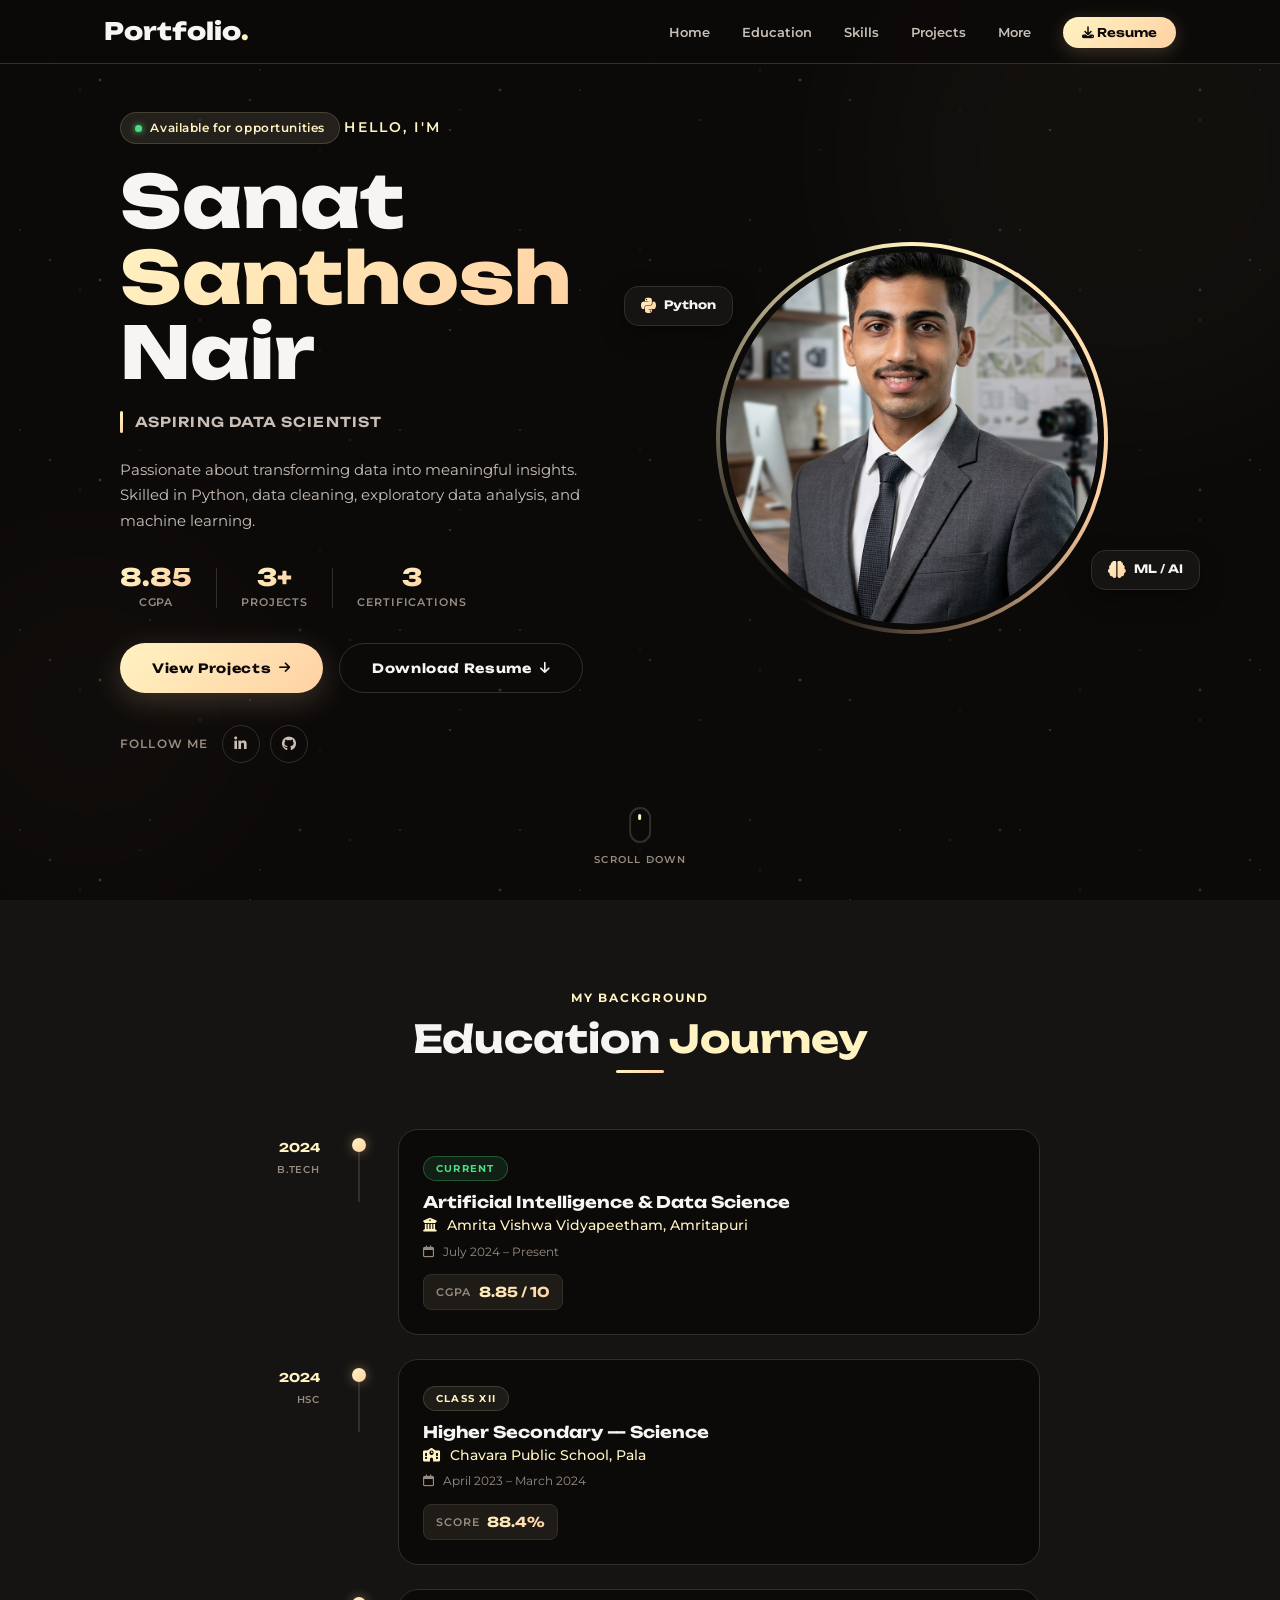
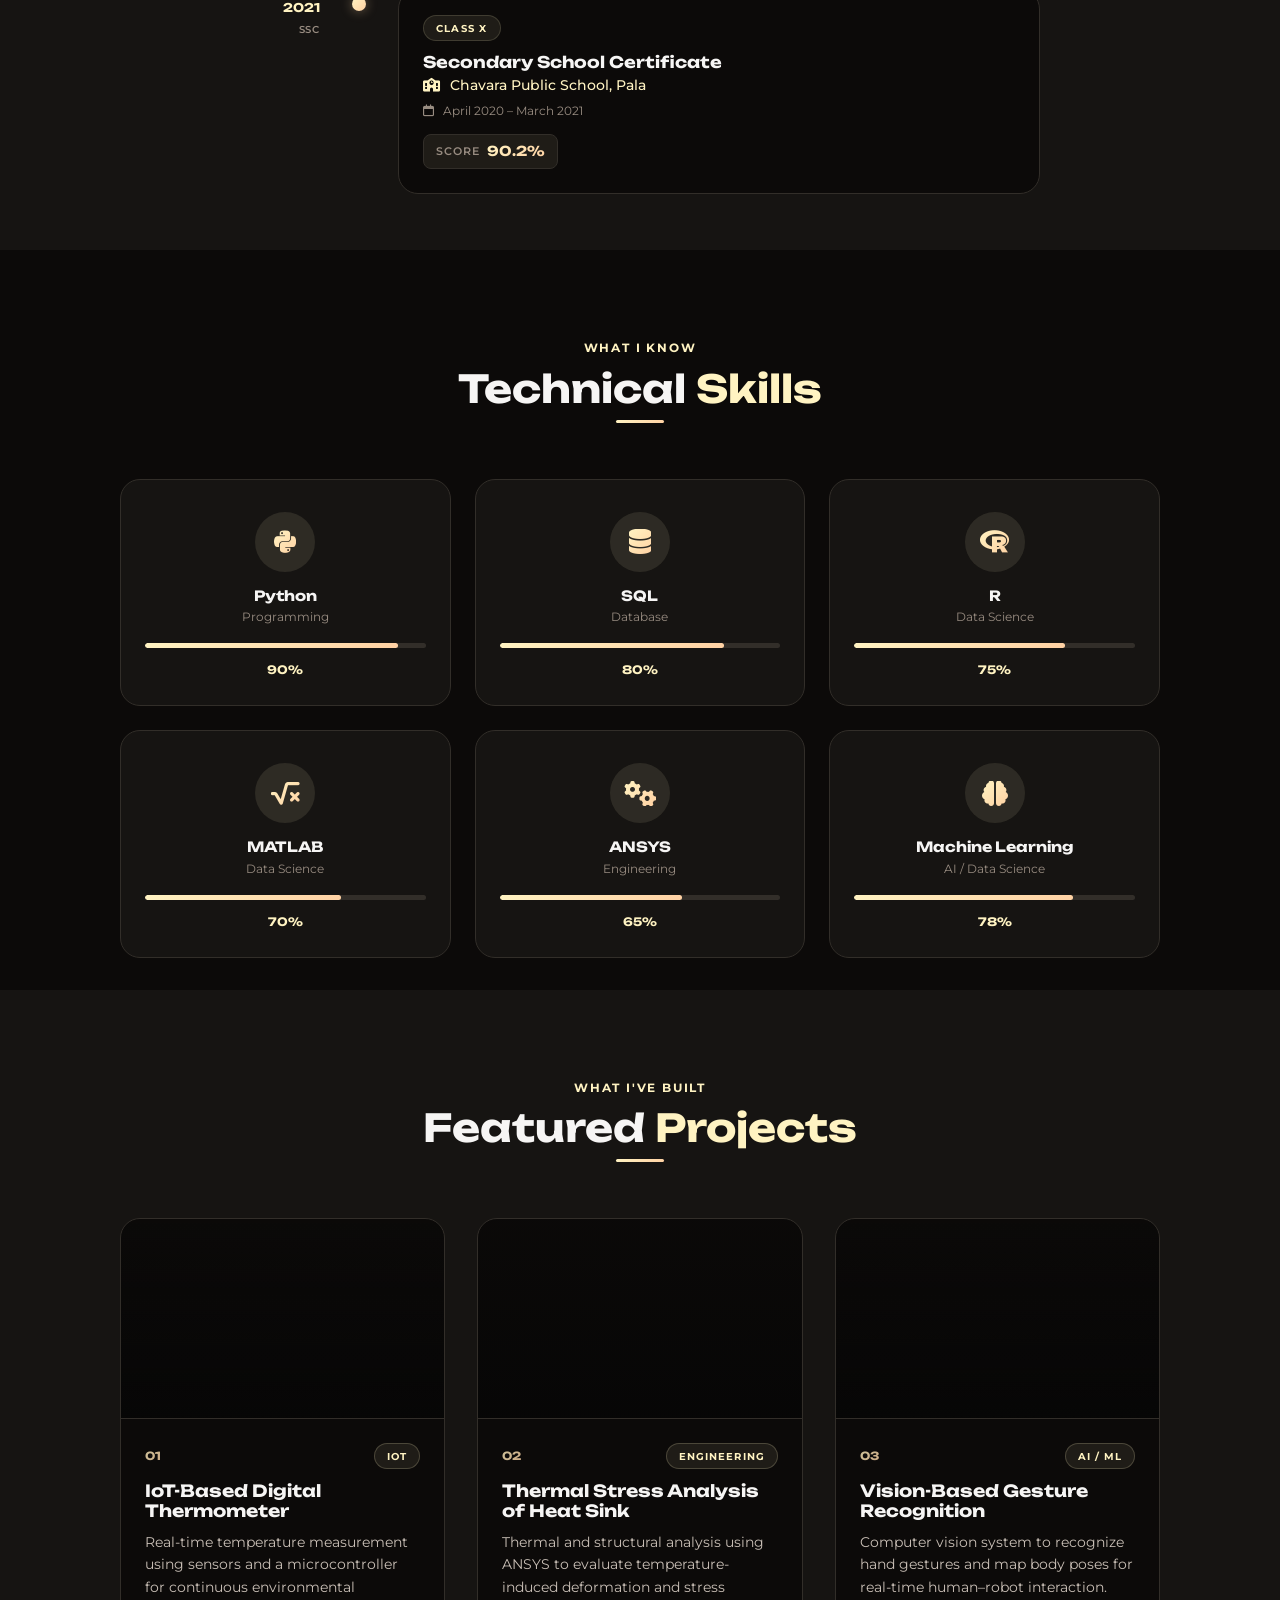
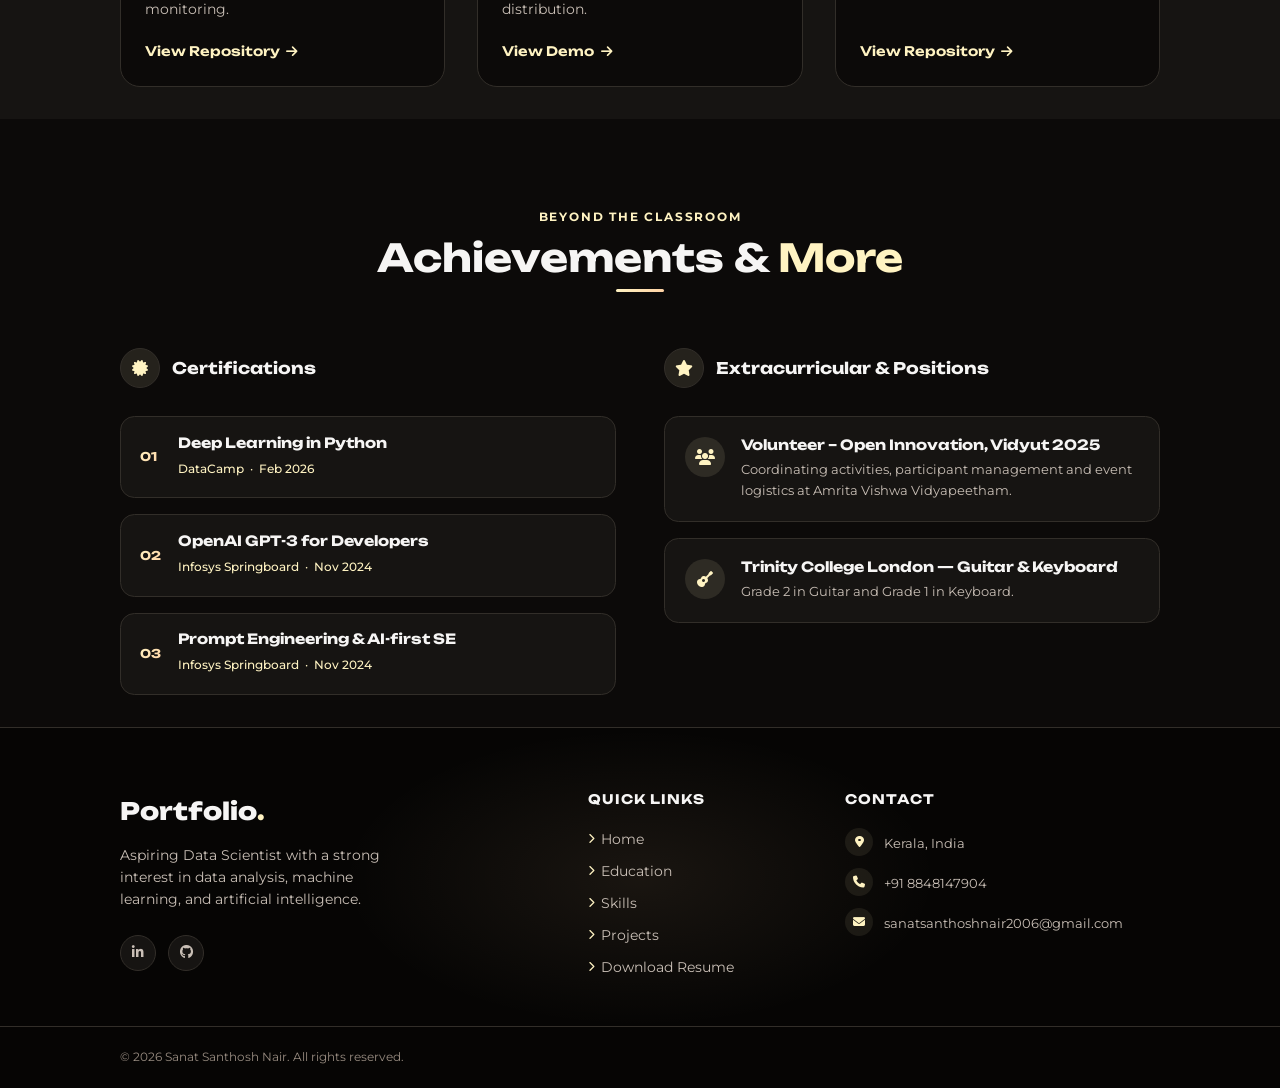
==== commit 41617a6a: "." ====
--- a/index.html
+++ b/index.html
@@ -37,12 +37,6 @@
                     </a>
                 </li>
             </ul>
-
-            <button class="nav__burger" id="nav-burger" aria-label="Toggle menu" aria-expanded="false">
-                <span></span>
-                <span></span>
-                <span></span>
-            </button>
         </nav>
     </header>
 
@@ -479,53 +473,10 @@
         <div class="footer__bottom">
             <div class="container footer__bottom-inner">
                 <p>&copy; 2026 Sanat Santhosh Nair. All rights reserved.</p>
-                <p>23CSE113 UI Design Lab Assignment</p>
             </div>
         </div>
     </footer>
 
-<script>
-    const burger = document.getElementById('nav-burger');
-    const navList = document.getElementById('nav-list');
-    const navLinks = document.querySelectorAll('.nav__link');
-
-    function openNav() {
-        navList.classList.add('nav--open');
-        burger.classList.add('nav--open');
-        burger.setAttribute('aria-expanded', 'true');
-        document.body.style.overflow = 'hidden';
-    }
-
-    function closeNav() {
-        navList.classList.remove('nav--open');
-        burger.classList.remove('nav--open');
-        burger.setAttribute('aria-expanded', 'false');
-        document.body.style.overflow = '';
-    }
-
-    // Stop propagation so the document listener doesn't fire on the same tap
-    burger.addEventListener('click', (e) => {
-        e.stopPropagation();
-        navList.classList.contains('nav--open') ? closeNav() : openNav();
-    });
-
-    // Also handle touchstart for snappier mobile response
-    burger.addEventListener('touchstart', (e) => {
-        e.stopPropagation();
-    }, { passive: true });
-
-    // Close when any nav link is tapped
-    navLinks.forEach(link => {
-        link.addEventListener('click', closeNav);
-    });
-
-    // Close when tapping outside nav
-    document.addEventListener('click', (e) => {
-        if (navList.classList.contains('nav--open') &&
-            !navList.contains(e.target)) {
-            closeNav();
-        }
-    });
-</script>
+
 </body>
 </html>
